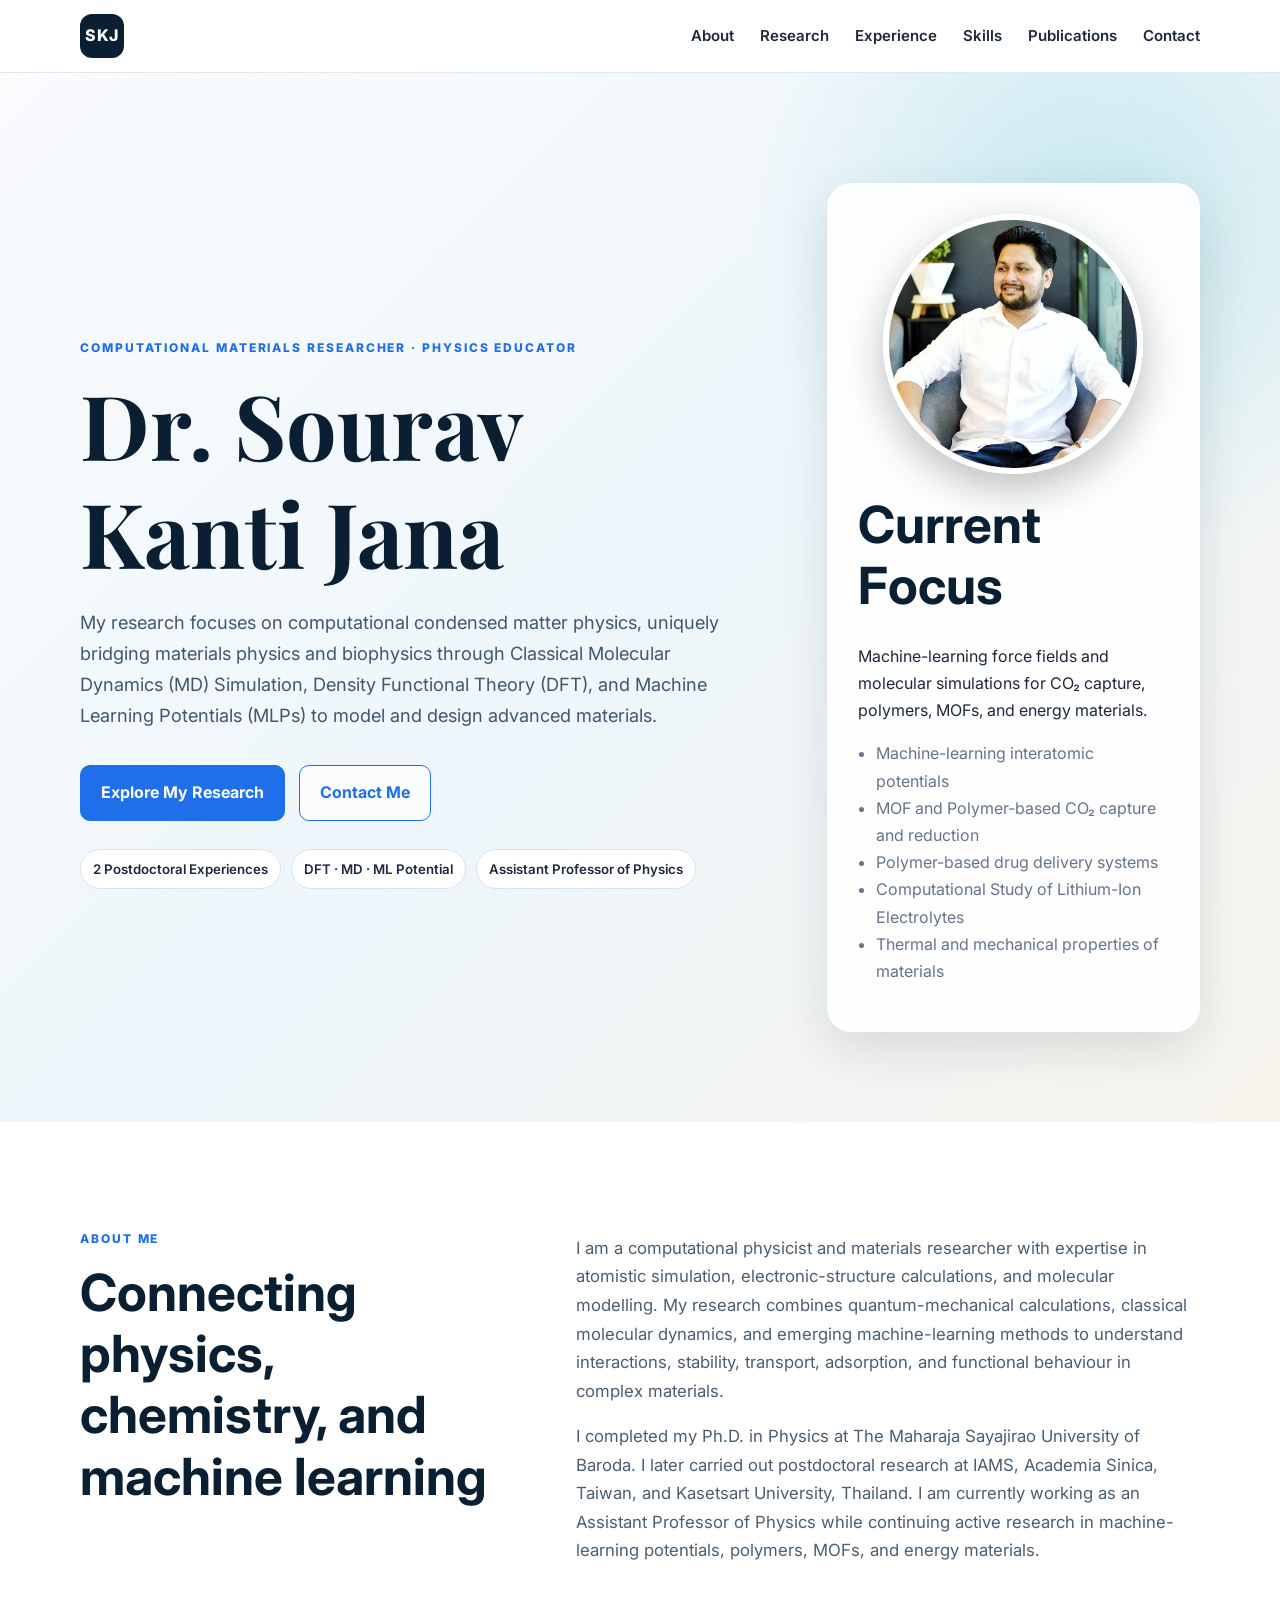
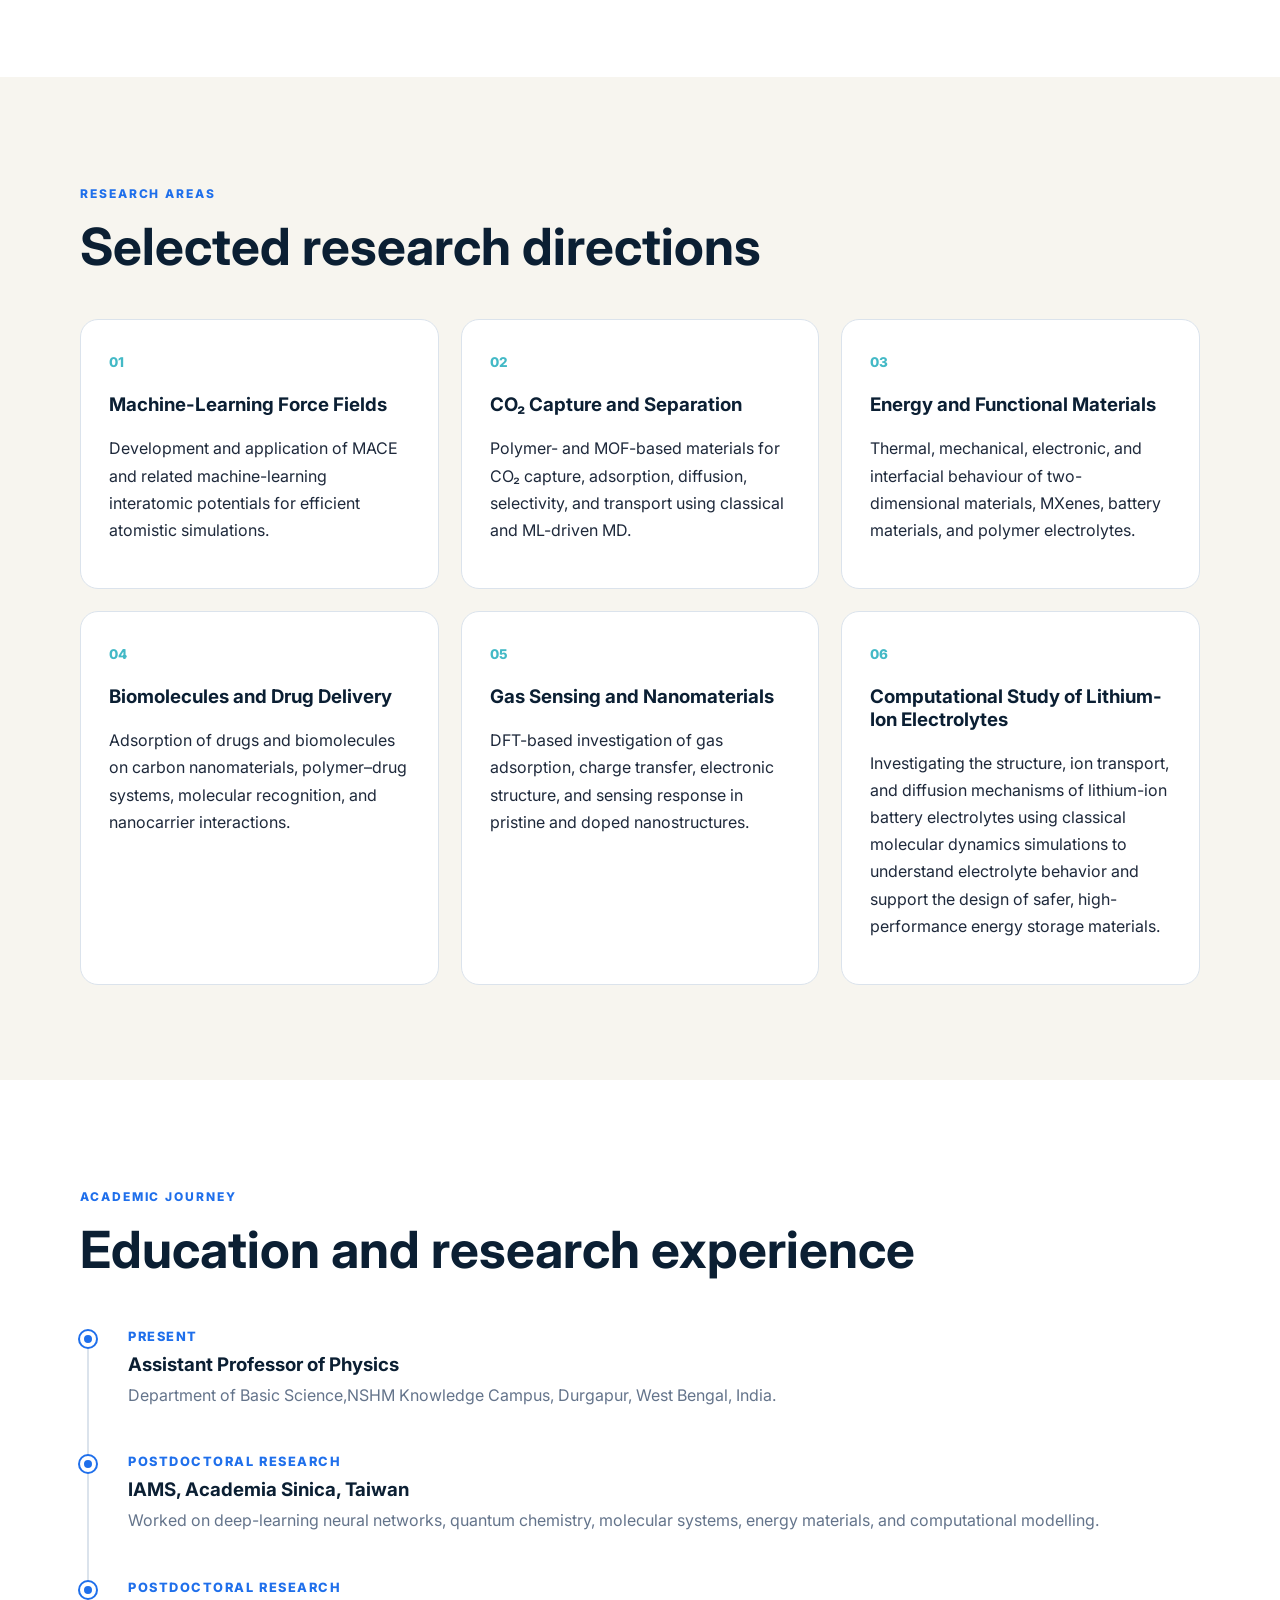
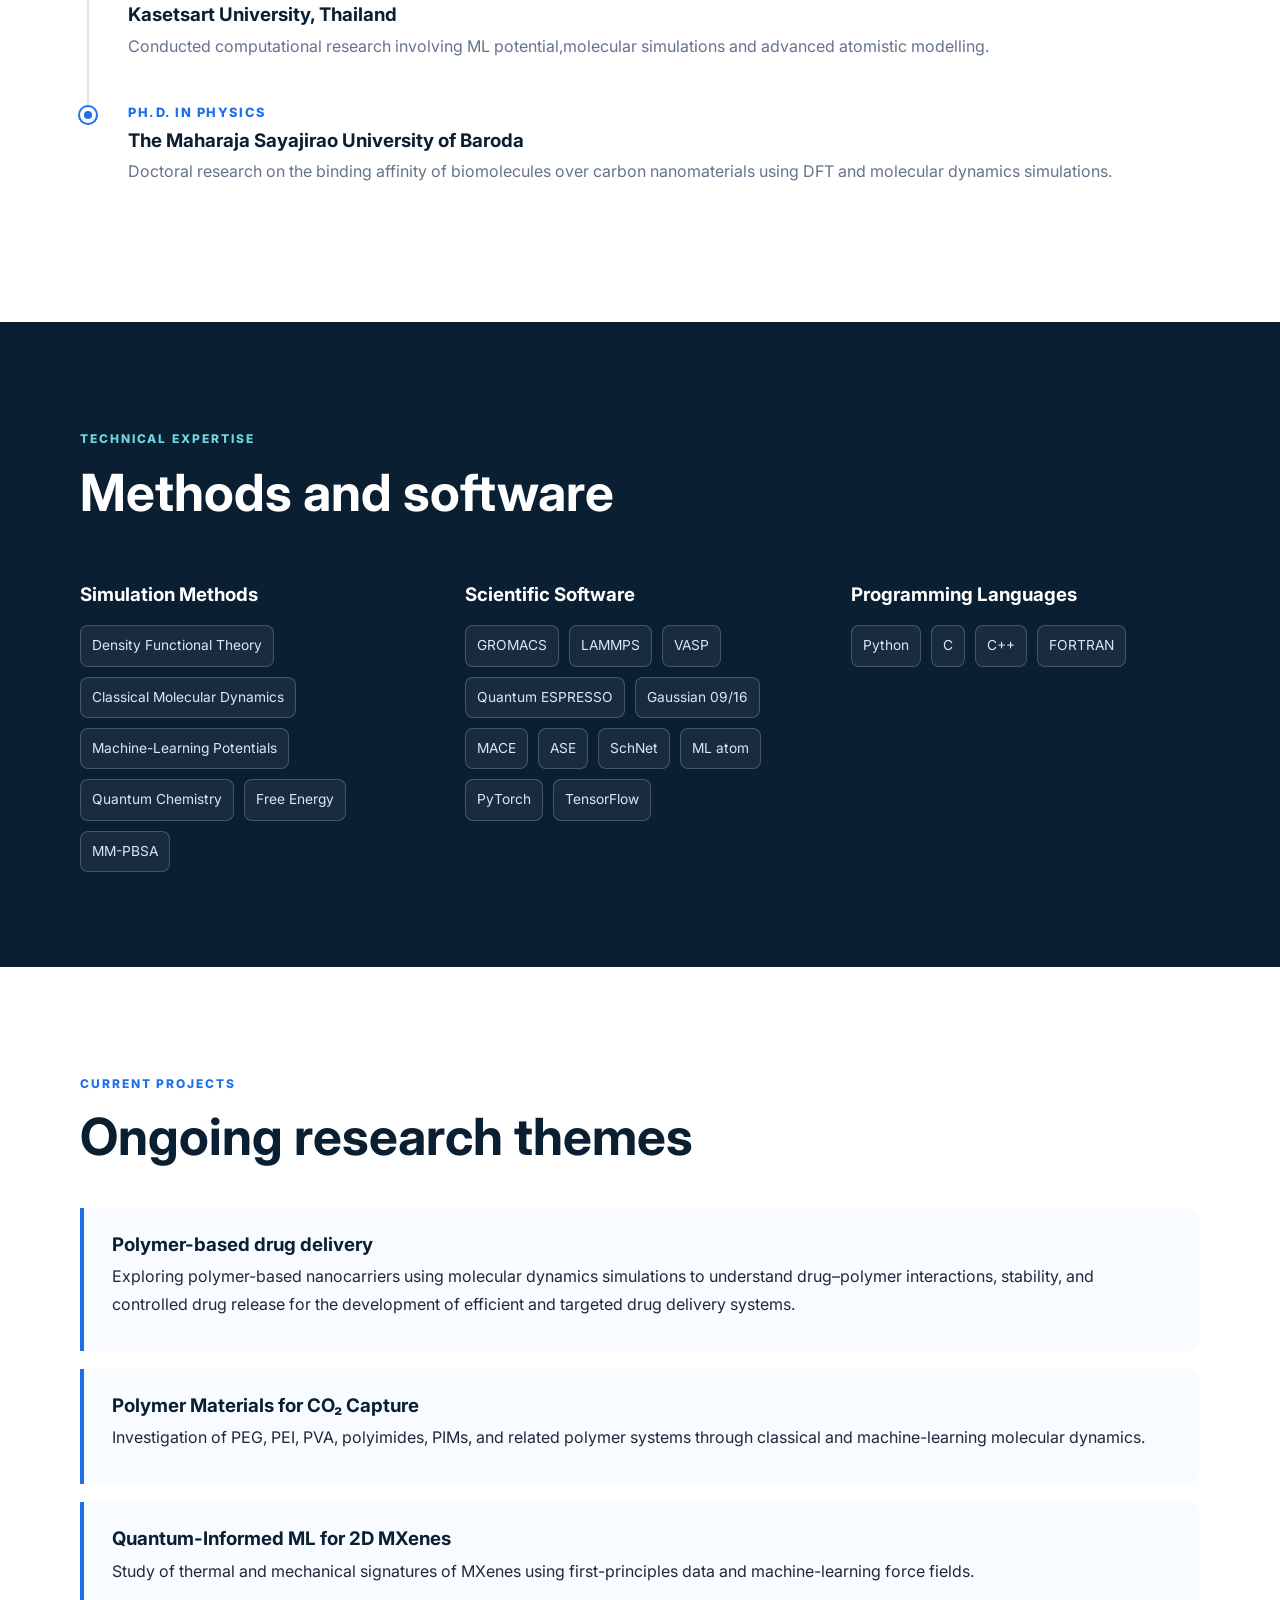
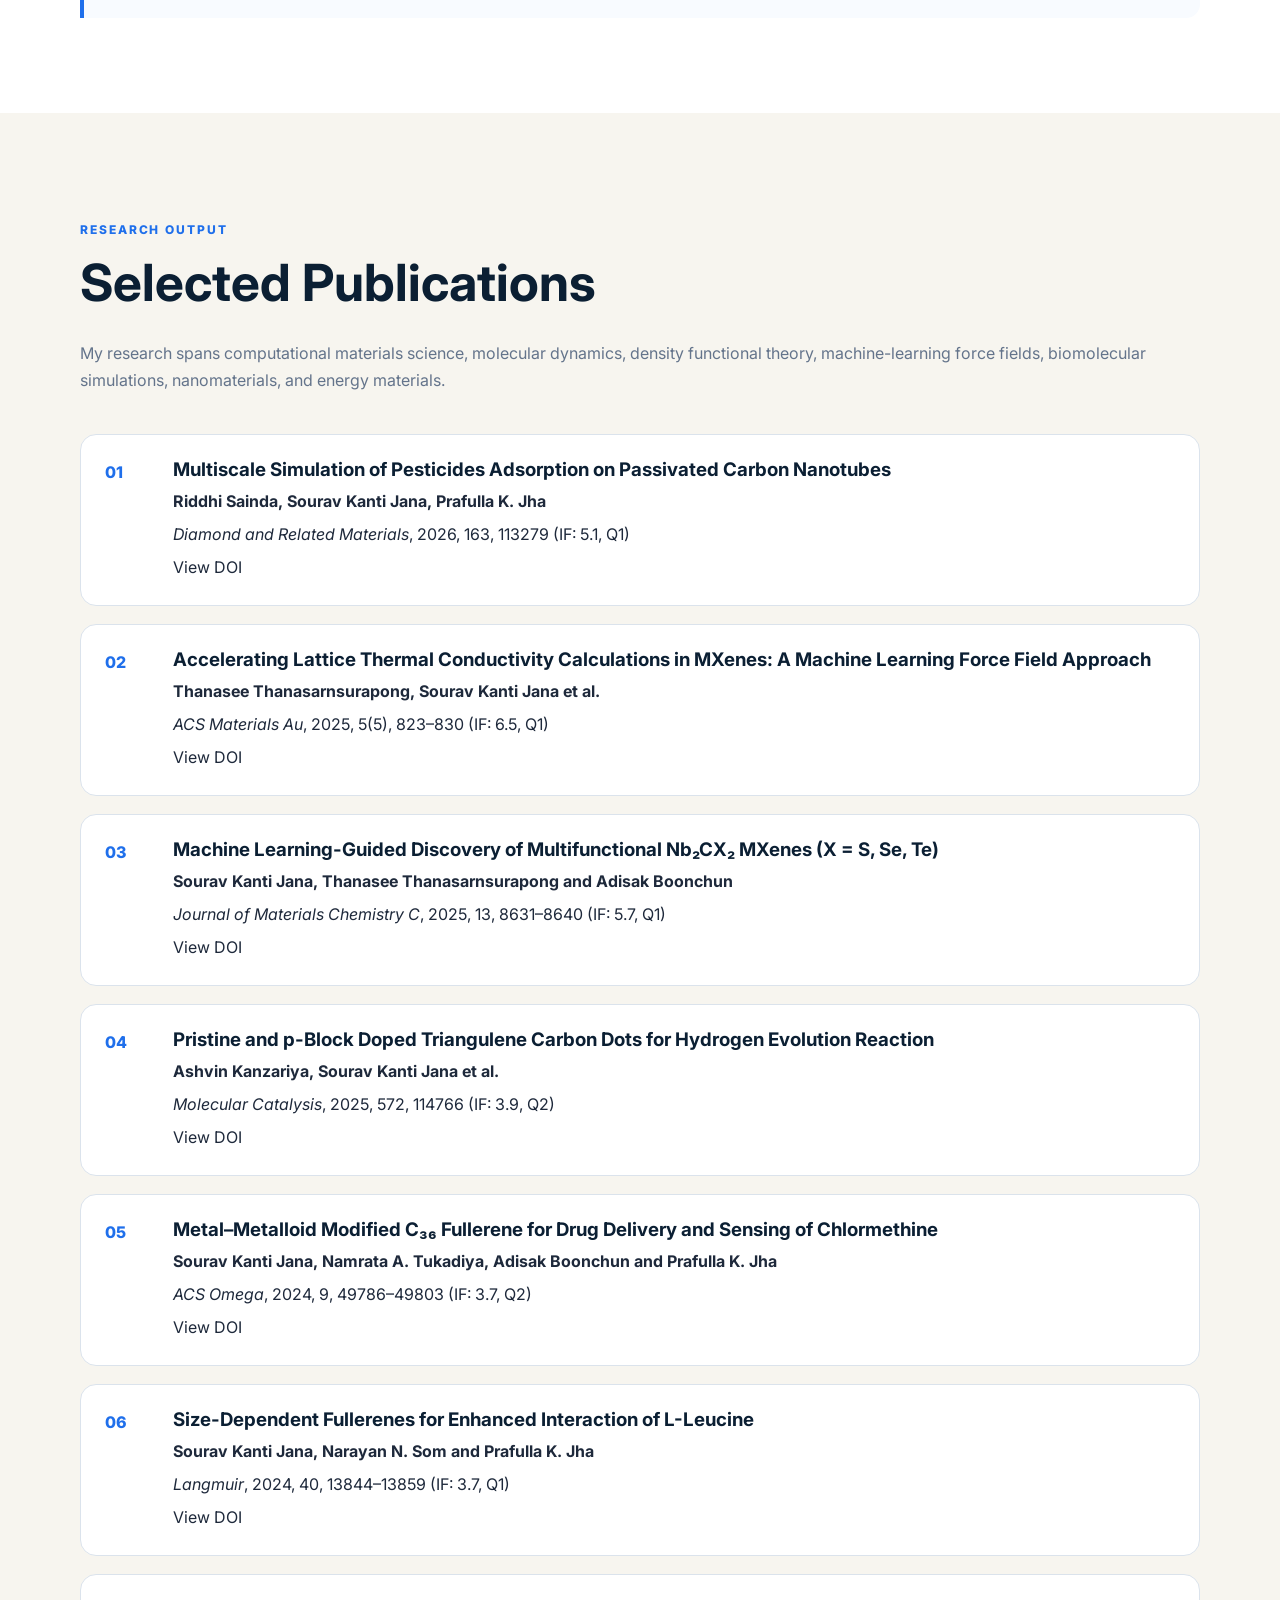
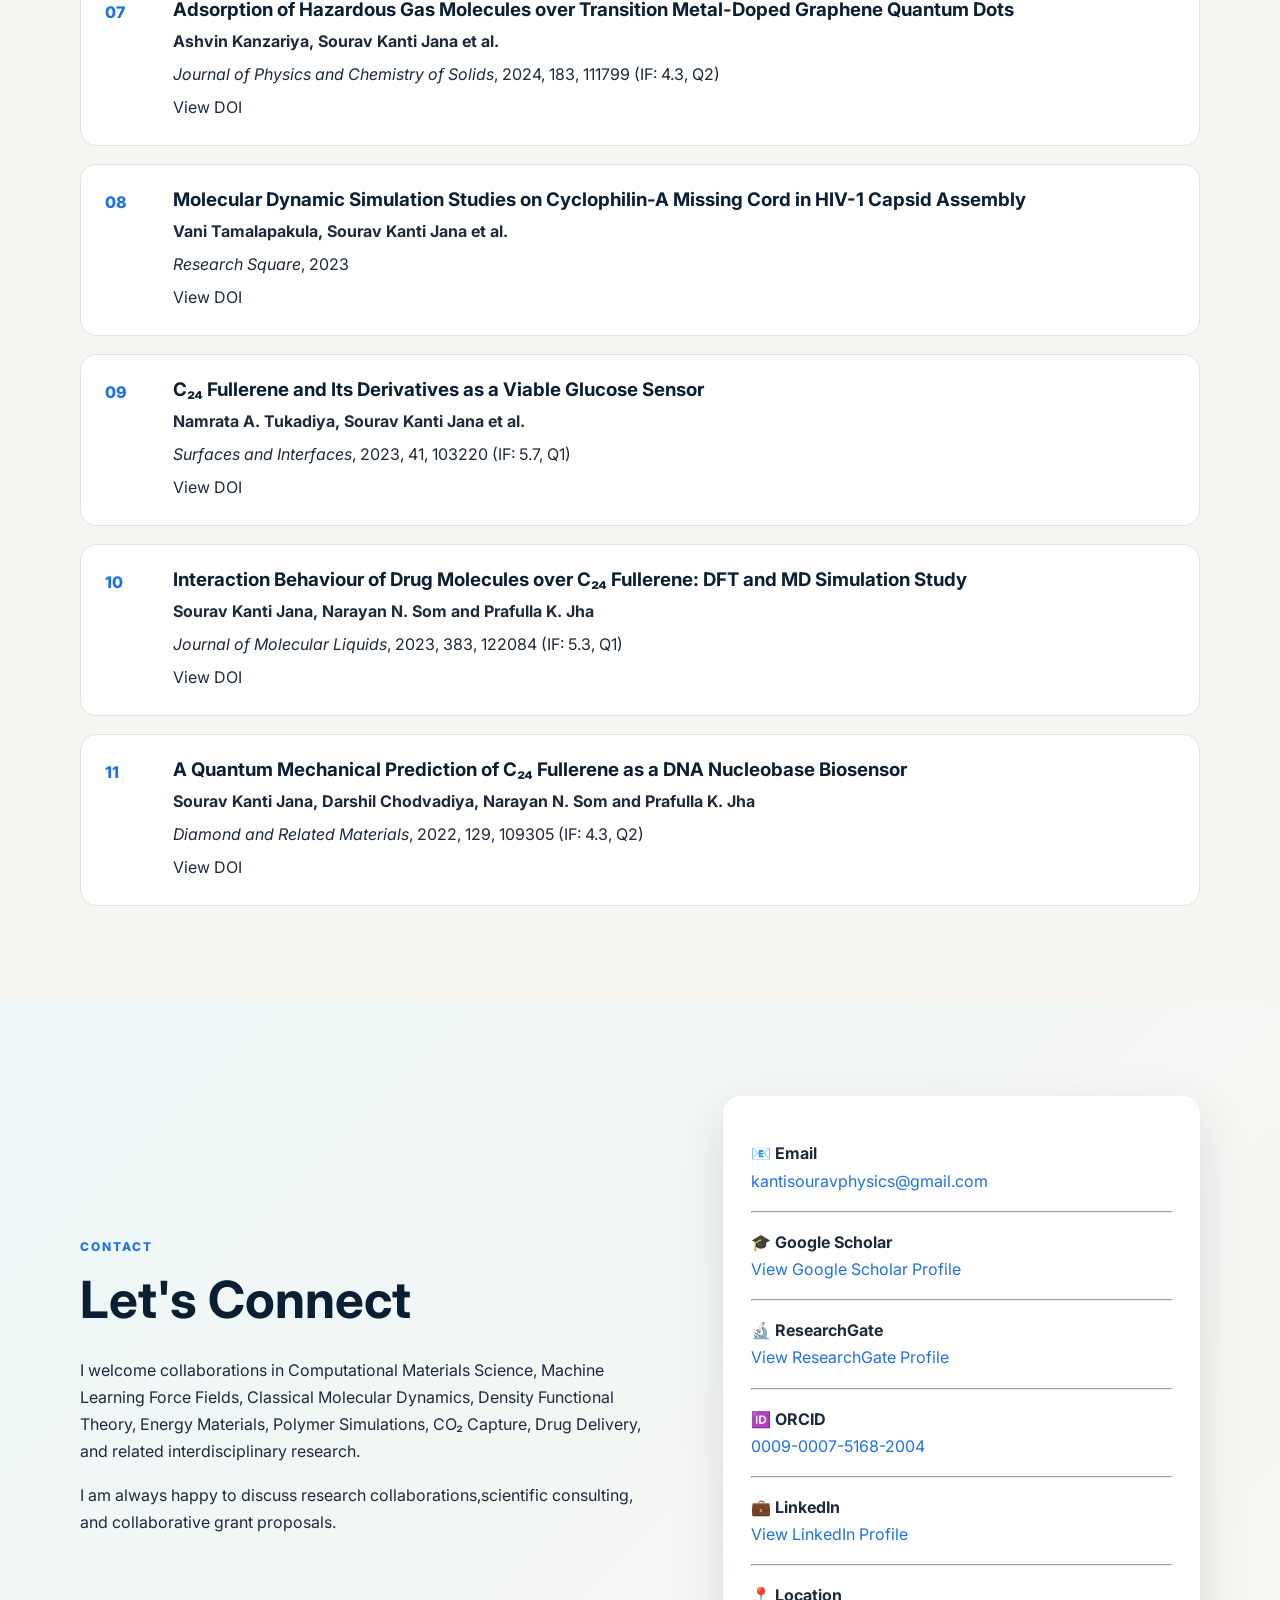
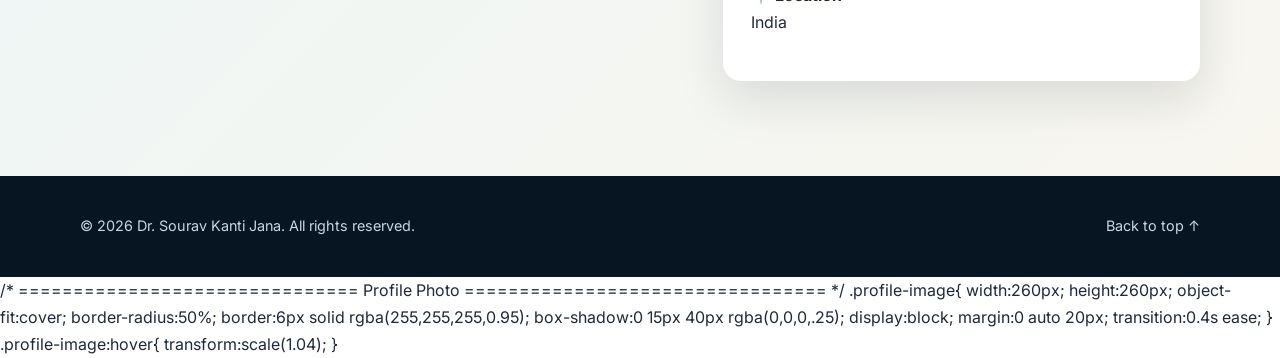
==== index.html @ 73acd06a "Publish personal academic website" ====
<!DOCTYPE html>
<html lang="en">
<head>
  <meta charset="UTF-8" />
  <meta name="viewport" content="width=device-width, initial-scale=1.0" />
  <meta name="description" content="Academic portfolio of Dr. Sourav Kanti Jana, computational materials scientist specializing in molecular dynamics, density functional theory, and machine-learning interatomic potentials." />
  <title>Dr. Sourav Kanti Jana | Computational Materials Science</title>
  <link rel="preconnect" href="https://fonts.googleapis.com">
  <link rel="preconnect" href="https://fonts.gstatic.com" crossorigin>
  <link href="https://fonts.googleapis.com/css2?family=Inter:wght@400;500;600;700;800&family=Playfair+Display:wght@700&display=swap" rel="stylesheet">
  <link rel="stylesheet" href="style.css" />
</head>
<body>
  <header class="site-header">
    <div class="container nav-wrap">
      <a class="brand" href="#home">SKJ</a>
      <button class="menu-toggle" aria-label="Toggle navigation">☰</button>
      <nav class="nav-links">
        <a href="#about">About</a>
        <a href="#research">Research</a>
        <a href="#experience">Experience</a>
        <a href="#skills">Skills</a>
        <a href="#publications">Publications</a>
        <a href="#contact">Contact</a>
      </nav>
    </div>
  </header>

  <main>
    <section id="home" class="hero">
      <div class="container hero-grid">
        <div>
          <p class="eyebrow">Computational Materials researcher · Physics Educator</p>
          <h1>Dr. Sourav Kanti Jana</h1>
          <p class="hero-text">
            My research focuses on
computational condensed matter physics, uniquely bridging materials physics and
biophysics through Classical Molecular Dynamics (MD) Simulation, Density Functional
Theory (DFT), and Machine Learning Potentials (MLPs) to model and design advanced
materials.
          </p>
         <div class="hero-actions">
    <a class="btn primary" href="#research">Explore My Research</a>

    <a class="btn secondary" href="#contact">
        Contact Me
    </a>
</div>
          <div class="quick-facts">
            <span>2 Postdoctoral Experiences</span>
            <span>DFT · MD · ML Potential</span>
            <span>Assistant Professor of Physics</span>
          </div>
        </div>

        <aside class="profile-card">
          <img src="assets/images/profile.jpg"
     alt="Dr. Sourav Kanti Jana"
     class="profile-image">
          <h2>Current Focus</h2>
          <p>Machine-learning force fields and molecular simulations for CO₂ capture, polymers, MOFs, and energy materials.</p>
          <ul>
            <li>Machine-learning interatomic potentials</li>
            <li>MOF and Polymer-based CO₂ capture and reduction</li>
            <li>Polymer-based drug delivery systems</li>
            <li>Computational Study of Lithium-Ion Electrolytes</li>
            <li>Thermal and mechanical properties of materials</li>
          </ul>
        </aside>
      </div>
    </section>

    <section id="about" class="section">
      <div class="container two-column">
        <div>
          <p class="section-label">About Me</p>
          <h2>Connecting physics, chemistry, and machine learning</h2>
        </div>
        <div class="prose">
          <p>
            I am a computational physicist and materials researcher with expertise in atomistic
            simulation, electronic-structure calculations, and molecular modelling. My research
            combines quantum-mechanical calculations, classical molecular dynamics, and emerging
            machine-learning methods to understand interactions, stability, transport, adsorption,
            and functional behaviour in complex materials.
          </p>
          <p>
            I completed my Ph.D. in Physics at The Maharaja Sayajirao University of Baroda. I later
            carried out postdoctoral research at IAMS, Academia Sinica, Taiwan, and Kasetsart
            University, Thailand. I am currently working as an Assistant Professor of Physics while
            continuing active research in machine-learning potentials, polymers, MOFs, and energy materials.
          </p>
        </div>
      </div>
    </section>

    <section id="research" class="section alt-bg">
      <div class="container">
        <p class="section-label">Research Areas</p>
        <h2>Selected research directions</h2>
        <div class="card-grid">
          <article class="research-card">
            <span class="card-number">01</span>
            <h3>Machine-Learning Force Fields</h3>
            <p>Development and application of MACE and related machine-learning interatomic potentials for efficient atomistic simulations.</p>
          </article>
          <article class="research-card">
            <span class="card-number">02</span>
            <h3>CO₂ Capture and Separation</h3>
            <p>Polymer- and MOF-based materials for CO₂ capture, adsorption, diffusion, selectivity, and transport using classical and ML-driven MD.</p>
          </article>
          <article class="research-card">
            <span class="card-number">03</span>
            <h3>Energy and Functional Materials</h3>
            <p>Thermal, mechanical, electronic, and interfacial behaviour of two-dimensional materials, MXenes, battery materials, and polymer electrolytes.</p>
          </article>
          <article class="research-card">
            <span class="card-number">04</span>
            <h3>Biomolecules and Drug Delivery</h3>
            <p>Adsorption of drugs and biomolecules on carbon nanomaterials, polymer–drug systems, molecular recognition, and nanocarrier interactions.</p>
          </article>
          <article class="research-card">
            <span class="card-number">05</span>
            <h3>Gas Sensing and Nanomaterials</h3>
            <p>DFT-based investigation of gas adsorption, charge transfer, electronic structure, and sensing response in pristine and doped nanostructures.</p>
          </article>
          <article class="research-card">
            <span class="card-number">06</span>
            <h3>Computational Study of Lithium-Ion Electrolytes</h3>
            <p>Investigating the structure, ion transport, and diffusion mechanisms of lithium-ion battery electrolytes using classical molecular dynamics simulations to understand electrolyte behavior and support the design of safer, high-performance energy storage materials.</p>
          </article>
        </div>
      </div>
    </section>

    <section id="experience" class="section">
      <div class="container">
        <p class="section-label">Academic Journey</p>
        <h2>Education and research experience</h2>
        <div class="timeline">
          <div class="timeline-item">
            <div class="timeline-marker"></div>
            <div>
              <p class="timeline-meta">Present</p>
              <h3>Assistant Professor of Physics</h3>
              <p>Department of Basic Science,NSHM Knowledge Campus, Durgapur, West Bengal, India.</p>
            </div>
          </div>
          <div class="timeline-item">
            <div class="timeline-marker"></div>
            <div>
              <p class="timeline-meta">Postdoctoral Research</p>
              <h3>IAMS, Academia Sinica, Taiwan</h3>
              <p>Worked on deep-learning neural networks, quantum chemistry, molecular systems, energy materials, and computational modelling.</p>
            </div>
          </div>
          <div class="timeline-item">
            <div class="timeline-marker"></div>
            <div>
              <p class="timeline-meta">Postdoctoral Research</p>
              <h3>Kasetsart University, Thailand</h3>
              <p>Conducted computational research involving ML potential,molecular simulations and advanced atomistic modelling.</p>
            </div>
          </div>
          <div class="timeline-item">
            <div class="timeline-marker"></div>
            <div>
              <p class="timeline-meta">Ph.D. in Physics</p>
              <h3>The Maharaja Sayajirao University of Baroda</h3>
              <p>Doctoral research on the binding affinity of biomolecules over carbon nanomaterials using DFT and molecular dynamics simulations.</p>
            </div>
          </div>
        </div>
      </div>
    </section>

    <section id="skills" class="section dark-section">
      <div class="container">
        <p class="section-label light">Technical Expertise</p>
        <h2>Methods and software</h2>
        <div class="skills-grid">
          <div>
            <h3>Simulation Methods</h3>
            <div class="tag-list">
              <span>Density Functional Theory</span><span>Classical Molecular Dynamics</span><span>Machine-Learning Potentials</span><span>Quantum Chemistry</span><span>Free Energy</span><span>MM-PBSA</span>
            </div>
          </div>
          <div>
            <h3>Scientific Software</h3>
            <div class="tag-list">
              <span>GROMACS</span><span>LAMMPS</span><span>VASP</span><span>Quantum ESPRESSO</span><span>Gaussian 09/16</span><span>MACE</span><span>ASE</span><span>SchNet</span><span>ML atom</span><span>PyTorch</span><span>TensorFlow</span>
            </div>
          </div>
          <div>
            <h3>Programming
Languages</h3>
            <div class="tag-list">
              <span>Python</span><span>C</span><span>C++</span><span>FORTRAN</span>
            </div>
          </div>
        </div>
      </div>
    </section>

    <section id="projects" class="section">
      <div class="container">
        <p class="section-label">Current Projects</p>
        <h2>Ongoing research themes</h2>
        <div class="project-list">
          <article>
            <h3>Polymer-based drug delivery</h3>
            <p>Exploring polymer-based nanocarriers using molecular dynamics simulations to understand drug–polymer interactions, stability, and controlled drug release for the development of efficient and targeted drug delivery systems.</p>
          </article>
          <article>
            <h3>Polymer Materials for CO₂ Capture</h3>
            <p>Investigation of PEG, PEI, PVA, polyimides, PIMs, and related polymer systems through classical and machine-learning molecular dynamics.</p>
          </article>
          <article>
            <h3>Quantum-Informed ML for 2D MXenes</h3>
            <p>Study of thermal and mechanical signatures of  MXenes using first-principles data and machine-learning force fields.</p>
          </article>
        </div>
      </div>
    </section>

    <section id="publications" class="section alt-bg">
  <div class="container">
    <p class="section-label">Research Output</p>
    <h2>Selected Publications</h2>

    <p class="intro-note">
      My research spans computational materials science, molecular dynamics,
      density functional theory, machine-learning force fields, biomolecular
      simulations, nanomaterials, and energy materials.
    </p>

    <div class="publication-list">

      <article>
        <span>01</span>
        <div>
          <h3>Multiscale Simulation of Pesticides Adsorption on Passivated Carbon Nanotubes</h3>
          <p><strong>Riddhi Sainda, Sourav Kanti Jana, Prafulla K. Jha</strong></p>
          <p><em>Diamond and Related Materials</em>, 2026, 163, 113279 (IF: 5.1, Q1)</p>
          <a href="https://doi.org/10.1016/j.diamond.2025.113279" target="_blank">View DOI</a>
        </div>
      </article>

      <article>
        <span>02</span>
        <div>
          <h3>Accelerating Lattice Thermal Conductivity Calculations in MXenes: A Machine Learning Force Field Approach</h3>
          <p><strong>Thanasee Thanasarnsurapong, Sourav Kanti Jana et al.</strong></p>
          <p><em>ACS Materials Au</em>, 2025, 5(5), 823–830 (IF: 6.5, Q1)</p>
          <a href="https://doi.org/10.1021/acsmaterialsau.5c00043" target="_blank">View DOI</a>
        </div>
      </article>

      <article>
        <span>03</span>
        <div>
          <h3>Machine Learning-Guided Discovery of Multifunctional Nb₂CX₂ MXenes (X = S, Se, Te)</h3>
          <p><strong>Sourav Kanti Jana, Thanasee Thanasarnsurapong and Adisak Boonchun</strong></p>
          <p><em>Journal of Materials Chemistry C</em>, 2025, 13, 8631–8640 (IF: 5.7, Q1)</p>
          <a href="https://doi.org/10.1039/D4TC05430J" target="_blank">View DOI</a>
        </div>
      </article>

      <article>
        <span>04</span>
        <div>
          <h3>Pristine and p-Block Doped Triangulene Carbon Dots for Hydrogen Evolution Reaction</h3>
          <p><strong>Ashvin Kanzariya, Sourav Kanti Jana et al.</strong></p>
          <p><em>Molecular Catalysis</em>, 2025, 572, 114766 (IF: 3.9, Q2)</p>
          <a href="https://doi.org/10.1016/j.mcat.2024.114766" target="_blank">View DOI</a>
        </div>
      </article>

      <article>
        <span>05</span>
        <div>
          <h3>Metal–Metalloid Modified C₃₆ Fullerene for Drug Delivery and Sensing of Chlormethine</h3>
          <p><strong>Sourav Kanti Jana, Namrata A. Tukadiya, Adisak Boonchun and Prafulla K. Jha</strong></p>
          <p><em>ACS Omega</em>, 2024, 9, 49786–49803 (IF: 3.7, Q2)</p>
          <a href="https://doi.org/10.1021/acsomega.4c08490" target="_blank">View DOI</a>
        </div>
      </article>

      <article>
        <span>06</span>
        <div>
          <h3>Size-Dependent Fullerenes for Enhanced Interaction of L-Leucine</h3>
          <p><strong>Sourav Kanti Jana, Narayan N. Som and Prafulla K. Jha</strong></p>
          <p><em>Langmuir</em>, 2024, 40, 13844–13859 (IF: 3.7, Q1)</p>
          <a href="https://doi.org/10.1021/acs.langmuir.4c00806" target="_blank">View DOI</a>
        </div>
      </article>

      <article>
        <span>07</span>
        <div>
          <h3>Adsorption of Hazardous Gas Molecules over Transition Metal-Doped Graphene Quantum Dots</h3>
          <p><strong>Ashvin Kanzariya, Sourav Kanti Jana et al.</strong></p>
          <p><em>Journal of Physics and Chemistry of Solids</em>, 2024, 183, 111799 (IF: 4.3, Q2)</p>
          <a href="https://doi.org/10.1016/j.jpcs.2023.111799" target="_blank">View DOI</a>
        </div>
      </article>

      <article>
        <span>08</span>
        <div>
          <h3>Molecular Dynamic Simulation Studies on Cyclophilin-A Missing Cord in HIV-1 Capsid Assembly</h3>
          <p><strong>Vani Tamalapakula, Sourav Kanti Jana et al.</strong></p>
          <p><em>Research Square</em>, 2023</p>
          <a href="https://doi.org/10.21203/rs.3.rs-2765729/v1" target="_blank">View DOI</a>
        </div>
      </article>

      <article>
        <span>09</span>
        <div>
          <h3>C₂₄ Fullerene and Its Derivatives as a Viable Glucose Sensor</h3>
          <p><strong>Namrata A. Tukadiya, Sourav Kanti Jana et al.</strong></p>
          <p><em>Surfaces and Interfaces</em>, 2023, 41, 103220 (IF: 5.7, Q1)</p>
          <a href="https://doi.org/10.1016/j.surfin.2023.103220" target="_blank">View DOI</a>
        </div>
      </article>

      <article>
        <span>10</span>
        <div>
          <h3>Interaction Behaviour of Drug Molecules over C₂₄ Fullerene: DFT and MD Simulation Study</h3>
          <p><strong>Sourav Kanti Jana, Narayan N. Som and Prafulla K. Jha</strong></p>
          <p><em>Journal of Molecular Liquids</em>, 2023, 383, 122084 (IF: 5.3, Q1)</p>
          <a href="https://doi.org/10.1016/j.molliq.2023.122084" target="_blank">View DOI</a>
        </div>
      </article>

      <article>
        <span>11</span>
        <div>
          <h3>A Quantum Mechanical Prediction of C₂₄ Fullerene as a DNA Nucleobase Biosensor</h3>
          <p><strong>Sourav Kanti Jana, Darshil Chodvadiya, Narayan N. Som and Prafulla K. Jha</strong></p>
          <p><em>Diamond and Related Materials</em>, 2022, 129, 109305 (IF: 4.3, Q2)</p>
          <a href="https://doi.org/10.1016/j.diamond.2022.109305" target="_blank">View DOI</a>
        </div>
      </article>

    </div>
  </div>
</section>

    <section id="contact" class="section contact-section">
  <div class="container contact-grid">

    <div>
      <p class="section-label">Contact</p>

      <h2>Let's Connect</h2>

      <p>
        I welcome collaborations in Computational Materials Science,
        Machine Learning Force Fields, Classical Molecular Dynamics,
        Density Functional Theory, Energy Materials, Polymer Simulations,
        CO₂ Capture, Drug Delivery, and related interdisciplinary research.
      </p>

      <p>
        I am always happy to discuss research collaborations,scientific consulting, and collaborative grant proposals.
      </p>
    </div>

    <div class="contact-card">

      <p>
        📧 <strong>Email</strong><br>
        <a href="mailto:kantisouravphysics@gmail.com">
          kantisouravphysics@gmail.com
        </a>
      </p>

      <hr>

      <p>
        🎓 <strong>Google Scholar</strong><br>
        <a href="https://scholar.google.com/citations?user=EhmYvaQAAAAJ&hl=en"
           target="_blank">
          View Google Scholar Profile
        </a>
      </p>

      <hr>

      <p>
        🔬 <strong>ResearchGate</strong><br>
        <a href="https://www.researchgate.net/profile/Sourav-Jana-5"
           target="_blank">
          View ResearchGate Profile
        </a>
      </p>

      <hr>

      <p>
        🆔 <strong>ORCID</strong><br>
        <a href="https://orcid.org/0009-0007-5168-2004"
           target="_blank">
          0009-0007-5168-2004
        </a>
      </p>

      <hr>

      <p>
        💼 <strong>LinkedIn</strong><br>
        <a href="https://www.linkedin.com/in/dr-sourav-jana-aa7b23217"
           target="_blank">
          View LinkedIn Profile
        </a>
      </p>

      <hr>

      <p>
        📍 <strong>Location</strong><br>
        India
      </p>

    </div>

  </div>
</section>
  </main>

  <footer>
    <div class="container footer-wrap">
      <p>© <span id="year"></span> Dr. Sourav Kanti Jana. All rights reserved.</p>
      <a href="#home">Back to top ↑</a>
    </div>
  </footer>

  <script src="script.js"></script>
</body>
</html>
/* ===============================
   Profile Photo
================================= */

.profile-image{
    width:260px;
    height:260px;
    object-fit:cover;
    border-radius:50%;
    border:6px solid rgba(255,255,255,0.95);
    box-shadow:0 15px 40px rgba(0,0,0,.25);
    display:block;
    margin:0 auto 20px;
    transition:0.4s ease;
}

.profile-image:hover{
    transform:scale(1.04);
}
---- style.css ----
:root {
  --navy: #0b1f33;
  --blue: #1f6feb;
  --cyan: #43b9c6;
  --cream: #f7f5ef;
  --white: #ffffff;
  --text: #1e293b;
  --muted: #64748b;
  --border: #dbe3ec;
  --shadow: 0 18px 50px rgba(15, 23, 42, 0.12);
}

* { box-sizing: border-box; }
html { scroll-behavior: smooth; }
body {
  margin: 0;
  font-family: "Inter", sans-serif;
  color: var(--text);
  background: var(--white);
  line-height: 1.7;
}

a { color: inherit; text-decoration: none; }
.container { width: min(1120px, 92%); margin: 0 auto; }

.site-header {
  position: sticky;
  top: 0;
  z-index: 20;
  background: rgba(255,255,255,0.93);
  backdrop-filter: blur(12px);
  border-bottom: 1px solid rgba(219,227,236,0.8);
}
.nav-wrap { display: flex; align-items: center; justify-content: space-between; min-height: 72px; }
.brand {
  display: grid; place-items: center;
  width: 44px; height: 44px;
  border-radius: 12px;
  background: var(--navy); color: white;
  font-weight: 800; letter-spacing: .5px;
}
.nav-links { display: flex; gap: 26px; font-size: .94rem; font-weight: 600; }
.nav-links a:hover { color: var(--blue); }
.menu-toggle { display: none; border: 0; background: none; font-size: 1.5rem; }

.hero {
  background:
    radial-gradient(circle at 85% 15%, rgba(67,185,198,.24), transparent 24%),
    linear-gradient(135deg, #f9fbfd 0%, #eef6fb 52%, #f8f5ee 100%);
  padding: 110px 0 90px;
}
.hero-grid { display: grid; grid-template-columns: 1.45fr .8fr; gap: 70px; align-items: center; }
.eyebrow, .section-label { text-transform: uppercase; letter-spacing: .16em; font-size: .75rem; font-weight: 800; color: var(--blue); }
h1, h2, h3 { line-height: 1.2; }
h1 { font-family: "Playfair Display", serif; font-size: clamp(3rem, 7vw, 5.6rem); margin: 12px 0 22px; color: var(--navy); }
h2 { font-size: clamp(2rem, 4vw, 3.2rem); margin: 8px 0 26px; color: var(--navy); }
h3 { color: var(--navy); }
.hero-text { max-width: 720px; font-size: 1.14rem; color: #42566c; }
.hero-actions { display: flex; gap: 14px; margin-top: 34px; flex-wrap: wrap; }
.btn { padding: 13px 20px; border-radius: 10px; font-weight: 700; border: 1px solid var(--blue); }
.btn.primary { background: var(--blue); color: white; }
.btn.secondary { color: var(--blue); background: rgba(255,255,255,.7); }
.quick-facts { display: flex; flex-wrap: wrap; gap: 10px; margin-top: 28px; }
.quick-facts span { background: white; border: 1px solid var(--border); padding: 8px 12px; border-radius: 999px; font-size: .83rem; font-weight: 600; }

.profile-card { background: rgba(255,255,255,.92); border: 1px solid white; box-shadow: var(--shadow); padding: 30px; border-radius: 24px; }
.profile-photo { width: 92px; height: 92px; border-radius: 22px; display: grid; place-items: center; background: linear-gradient(135deg, var(--navy), var(--blue)); color: white; font-size: 1.8rem; font-weight: 800; margin-bottom: 24px; }
.profile-card ul { padding-left: 18px; color: var(--muted); }

.section { padding: 95px 0; }
.alt-bg { background: var(--cream); }
.two-column { display: grid; grid-template-columns: .8fr 1.2fr; gap: 80px; }
.prose { font-size: 1.05rem; color: #4b5e71; }
.card-grid { display: grid; grid-template-columns: repeat(3, 1fr); gap: 22px; margin-top: 42px; }
.research-card { background: white; border: 1px solid var(--border); border-radius: 18px; padding: 28px; transition: transform .2s ease, box-shadow .2s ease; }
.research-card:hover { transform: translateY(-5px); box-shadow: var(--shadow); }
.card-number { color: var(--cyan); font-weight: 800; font-size: .84rem; }

.timeline { margin-top: 45px; }
.timeline-item { display: grid; grid-template-columns: 24px 1fr; gap: 24px; padding-bottom: 42px; position: relative; }
.timeline-item::before { content: ""; position: absolute; left: 7px; top: 18px; bottom: -5px; width: 2px; background: var(--border); }
.timeline-item:last-child::before { display: none; }
.timeline-marker { width: 16px; height: 16px; border: 4px solid white; background: var(--blue); border-radius: 50%; box-shadow: 0 0 0 2px var(--blue); margin-top: 5px; z-index: 1; }
.timeline-meta { color: var(--blue); font-weight: 800; font-size: .8rem; text-transform: uppercase; letter-spacing: .12em; margin: 0; }
.timeline-item h3 { margin: 6px 0; }
.timeline-item p:last-child { color: var(--muted); margin: 0; }

.dark-section { background: var(--navy); color: #dce7f1; }
.dark-section h2, .dark-section h3 { color: white; }
.section-label.light { color: #6ed7e2; }
.skills-grid { display: grid; grid-template-columns: repeat(3, 1fr); gap: 36px; margin-top: 42px; }
.tag-list { display: flex; flex-wrap: wrap; gap: 10px; }
.tag-list span { border: 1px solid rgba(255,255,255,.2); background: rgba(255,255,255,.06); padding: 8px 11px; border-radius: 8px; font-size: .86rem; }

.project-list, .publication-list { display: grid; gap: 18px; margin-top: 40px; }
.project-list article { padding: 26px 28px; border-left: 4px solid var(--blue); background: #f8fbff; border-radius: 0 14px 14px 0; }
.project-list h3, .project-list p { margin: 0 0 7px; }
.intro-note { color: var(--muted); }
.publication-list article { display: grid; grid-template-columns: 48px 1fr; gap: 20px; background: white; border: 1px solid var(--border); border-radius: 16px; padding: 24px; }
.publication-list article > span { color: var(--blue); font-weight: 800; }
.publication-list h3, .publication-list p { margin: 0 0 6px; }

.contact-section { background: linear-gradient(135deg, #edf7f8, #f8f6ef); }
.contact-grid { display: grid; grid-template-columns: 1.1fr .9fr; gap: 60px; align-items: center; }
.contact-card { background: white; border-radius: 18px; padding: 28px; box-shadow: var(--shadow); }
.contact-card a { color: var(--blue); }

footer { background: #071522; color: #cbd5e1; padding: 24px 0; }
.footer-wrap { display: flex; justify-content: space-between; gap: 20px; align-items: center; font-size: .9rem; }

@media (max-width: 900px) {
  .hero-grid, .two-column, .contact-grid { grid-template-columns: 1fr; gap: 40px; }
  .card-grid, .skills-grid { grid-template-columns: 1fr 1fr; }
  .nav-links { display: none; position: absolute; top: 72px; left: 0; right: 0; background: white; flex-direction: column; padding: 20px 4%; border-bottom: 1px solid var(--border); }
  .nav-links.open { display: flex; }
  .menu-toggle { display: block; }
}

@media (max-width: 620px) {
  .hero { padding-top: 78px; }
  .card-grid, .skills-grid { grid-template-columns: 1fr; }
  .section { padding: 72px 0; }
  .footer-wrap { flex-direction: column; align-items: flex-start; }
}
/* ===============================
   Profile Photo
================================= */

.profile-image{
    width:260px;
    height:260px;
    object-fit:cover;
    border-radius:50%;
    border:6px solid rgba(255,255,255,0.95);
    box-shadow:0 15px 40px rgba(0,0,0,.25);
    display:block;
    margin:0 auto 20px;
    transition:0.4s ease;
}

.profile-image:hover{
    transform:scale(1.04);
}
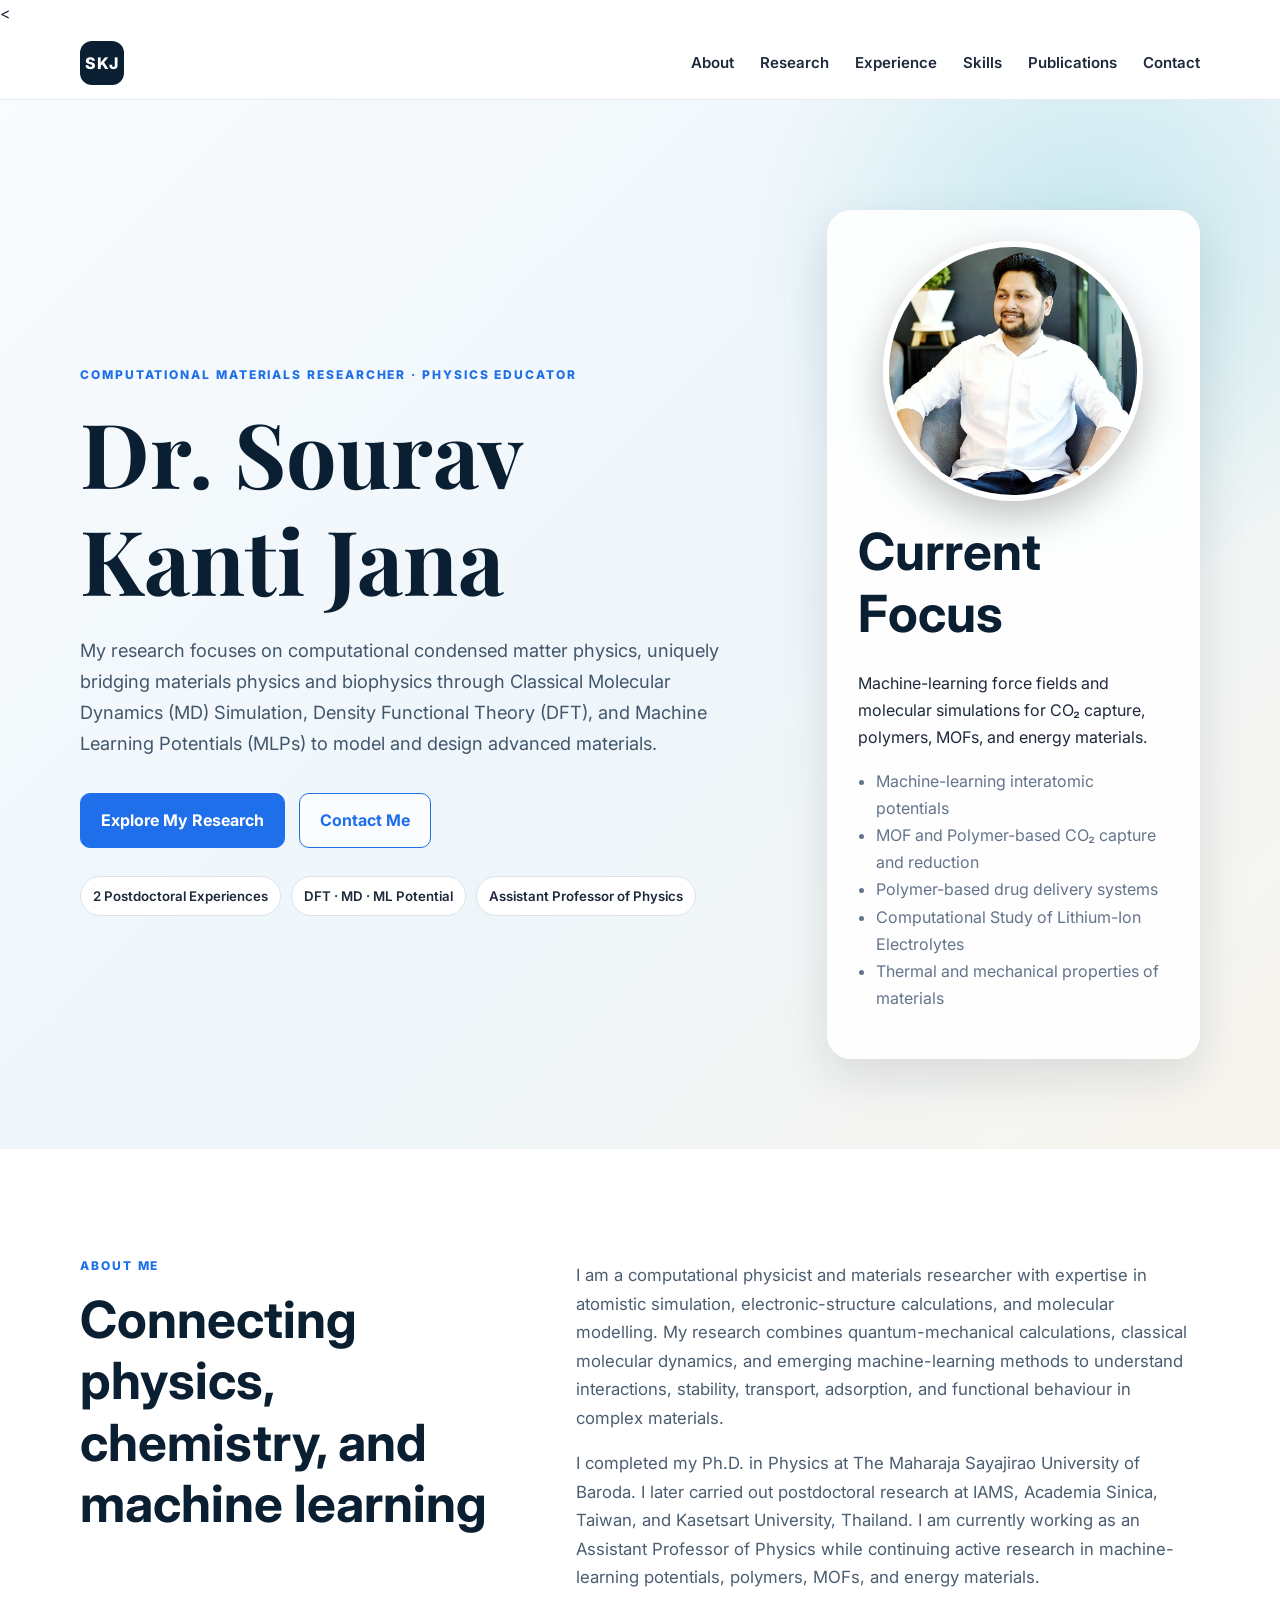
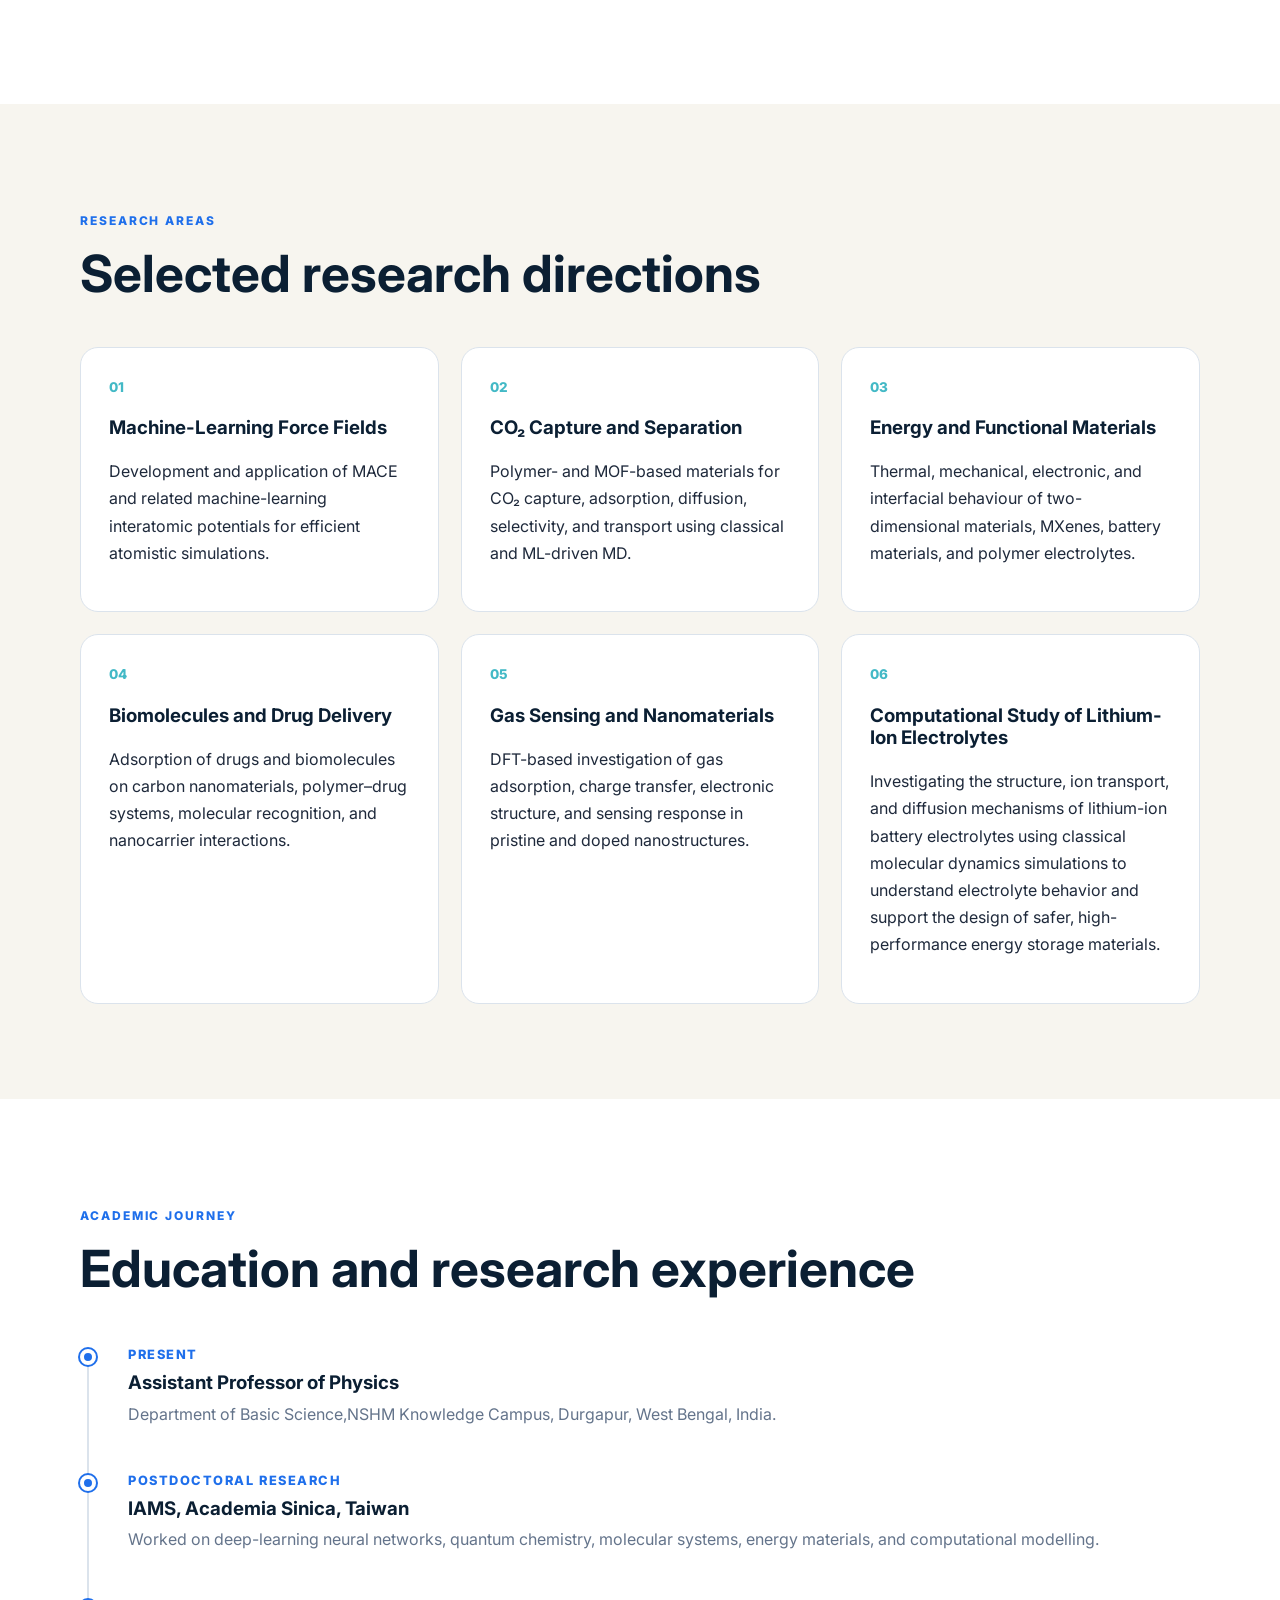
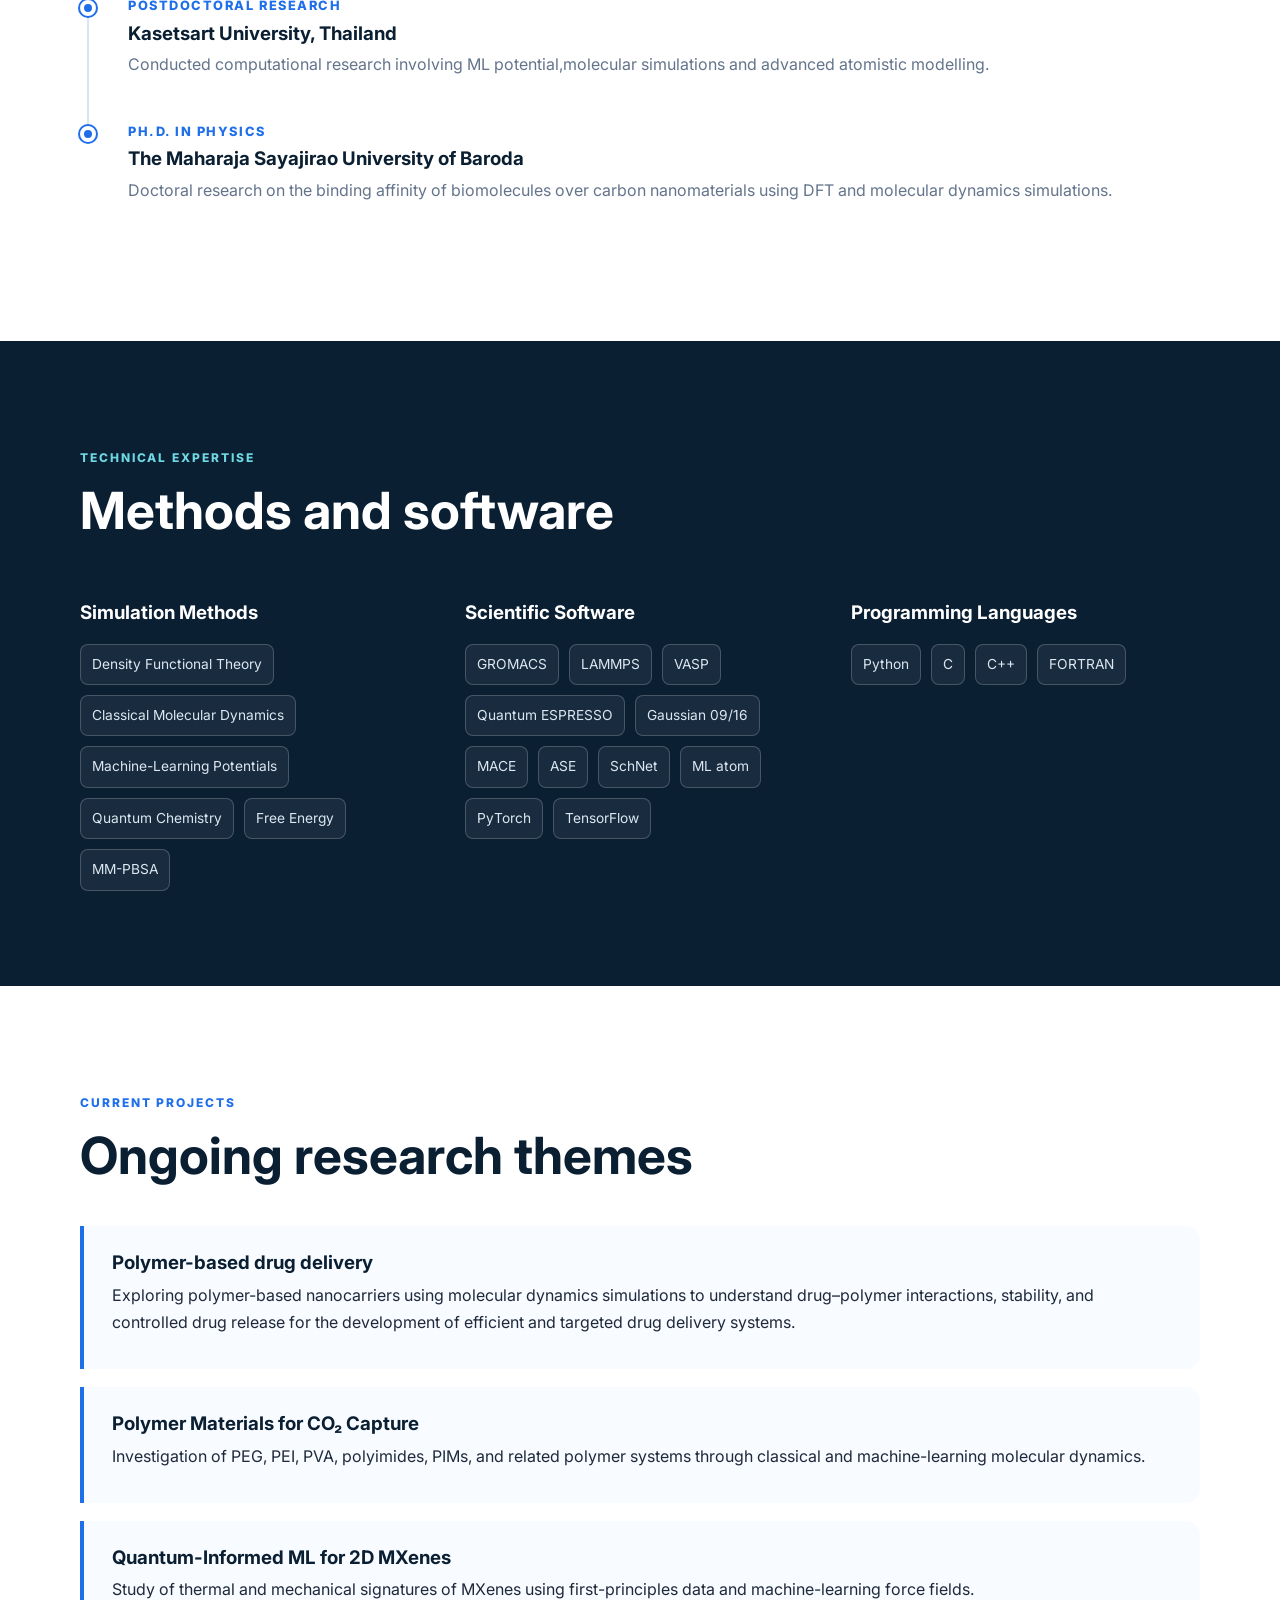
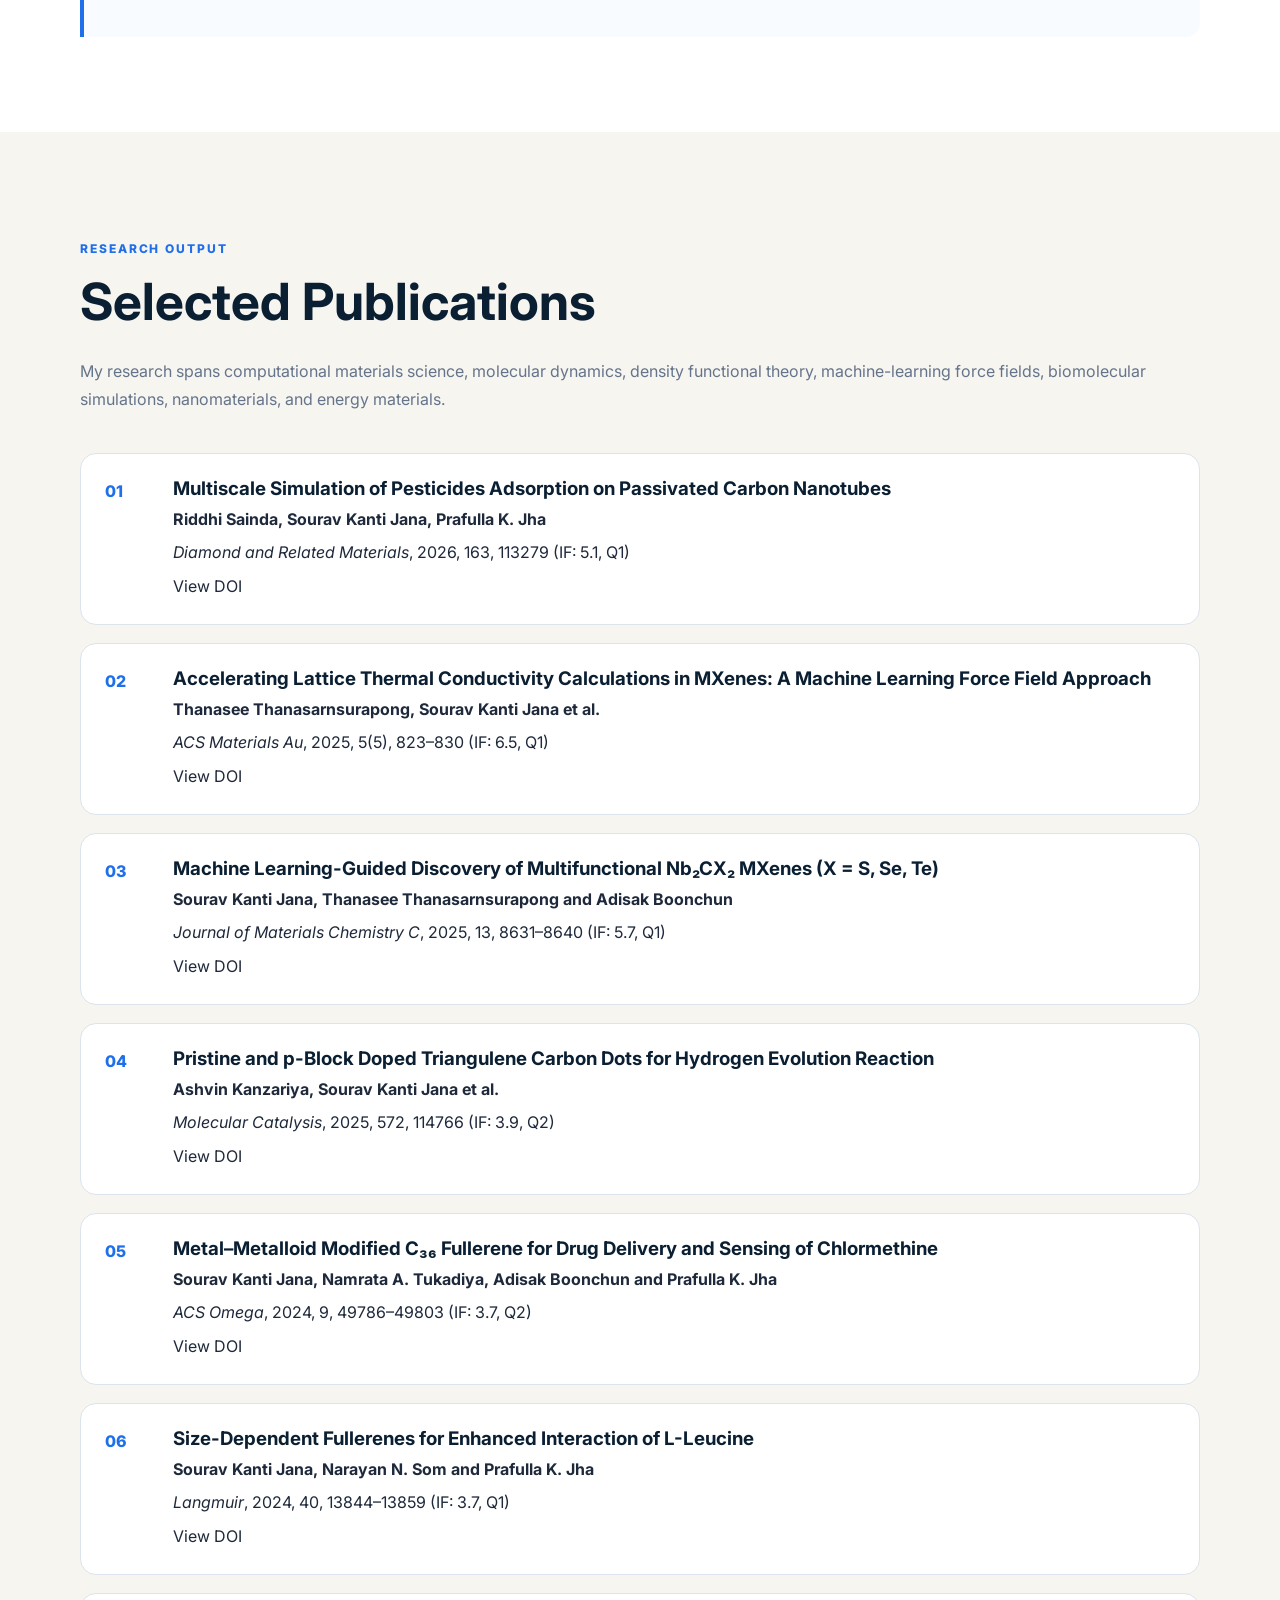
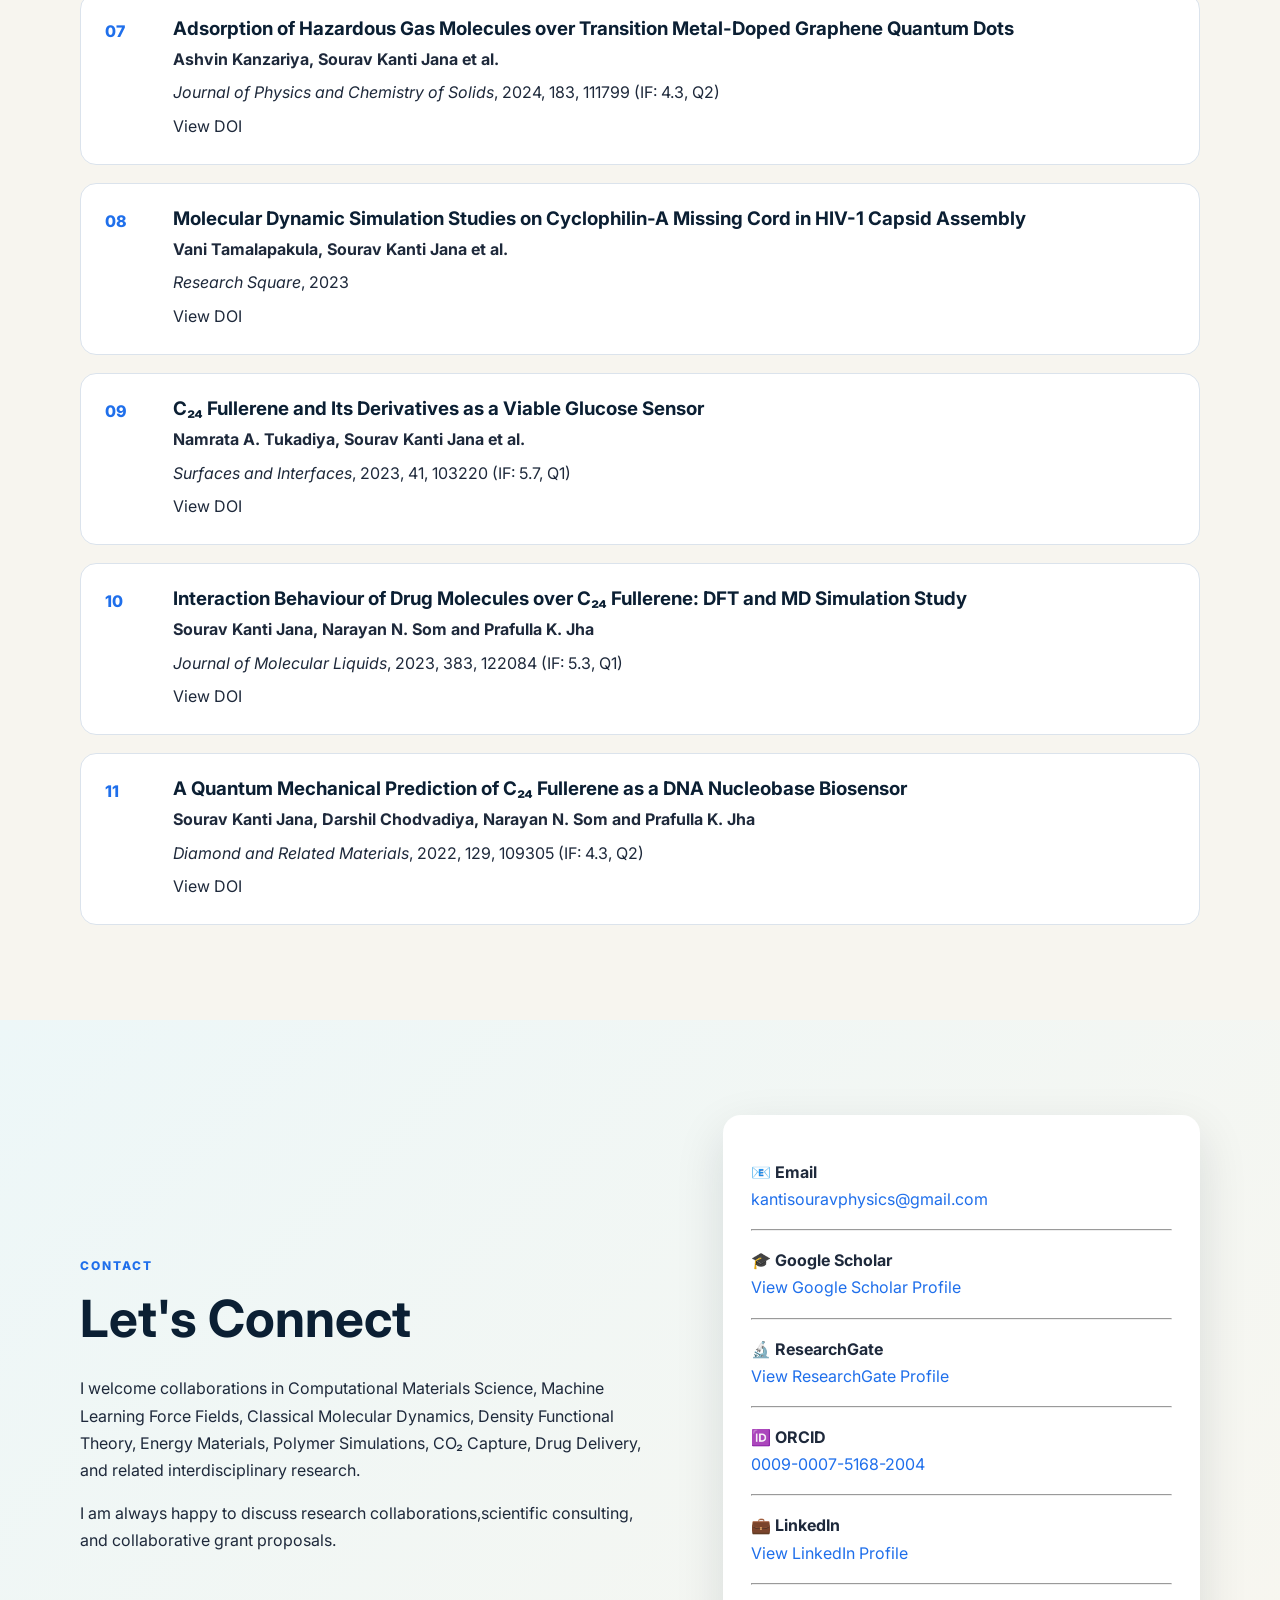
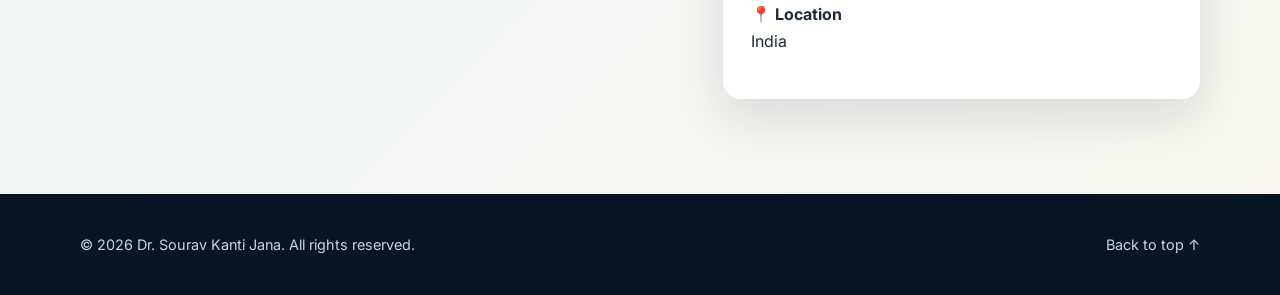
==== commit 39b93d94: "Improve SEO metadata" ====
--- a/index.html
+++ b/index.html
@@ -1,14 +1,46 @@
-<!DOCTYPE html>
+<<!DOCTYPE html>
 <html lang="en">
 <head>
+
   <meta charset="UTF-8" />
   <meta name="viewport" content="width=device-width, initial-scale=1.0" />
-  <meta name="description" content="Academic portfolio of Dr. Sourav Kanti Jana, computational materials scientist specializing in molecular dynamics, density functional theory, and machine-learning interatomic potentials." />
-  <title>Dr. Sourav Kanti Jana | Computational Materials Science</title>
+
+  <!-- SEO -->
+  <title>Dr. Sourav Kanti Jana | Computational Materials Scientist | Machine Learning Potentials | Molecular Dynamics | Density Functional Theory</title>
+
+  <meta
+    name="description"
+    content="Official academic website of Dr. Sourav Kanti Jana. Assistant Professor and Computational Materials Scientist specializing in Machine Learning Potentials, Computational Condensed Matter Physics, Density Functional Theory (DFT), Molecular Dynamics (MD), CO₂ Capture, Polymer Simulations, Energy Materials, MXenes, Battery Materials, and Drug Delivery."
+  />
+
+  <meta
+    name="keywords"
+    content="Sourav Kanti Jana, Dr. Sourav Kanti Jana, Computational Materials Science, Computational Condensed Matter Physics, Machine Learning Potentials, MACE, Molecular Dynamics, Density Functional Theory, DFT, LAMMPS, GROMACS, VASP, CO2 Capture, Polymer Simulation, Energy Materials, MXenes, Battery Materials, Drug Delivery, Assistant Professor, Computational Physics"
+  />
+
+  <meta name="author" content="Dr. Sourav Kanti Jana" />
+
+  <!-- Open Graph (Social Media Preview) -->
+  <meta property="og:title" content="Dr. Sourav Kanti Jana | Computational Materials Scientist" />
+  <meta
+    property="og:description"
+    content="Official academic website showcasing research in Machine Learning Potentials, Molecular Dynamics, Density Functional Theory, Computational Condensed Matter Physics, Energy Materials, and CO₂ Capture."
+  />
+  <meta property="og:type" content="website" />
+  <meta property="og:url" content="https://souravkantijana.github.io/" />
+
+  <!-- Google Fonts -->
   <link rel="preconnect" href="https://fonts.googleapis.com">
   <link rel="preconnect" href="https://fonts.gstatic.com" crossorigin>
-  <link href="https://fonts.googleapis.com/css2?family=Inter:wght@400;500;600;700;800&family=Playfair+Display:wght@700&display=swap" rel="stylesheet">
+
+  <link
+    href="https://fonts.googleapis.com/css2?family=Inter:wght@400;500;600;700;800&family=Playfair+Display:wght@700&display=swap"
+    rel="stylesheet"
+  >
+
+  <!-- Main CSS -->
   <link rel="stylesheet" href="style.css" />
+
 </head>
 <body>
   <header class="site-header">
@@ -442,22 +474,3 @@
   <script src="script.js"></script>
 </body>
 </html>
-/* ===============================
-   Profile Photo
-================================= */
-
-.profile-image{
-    width:260px;
-    height:260px;
-    object-fit:cover;
-    border-radius:50%;
-    border:6px solid rgba(255,255,255,0.95);
-    box-shadow:0 15px 40px rgba(0,0,0,.25);
-    display:block;
-    margin:0 auto 20px;
-    transition:0.4s ease;
-}
-
-.profile-image:hover{
-    transform:scale(1.04);
-}
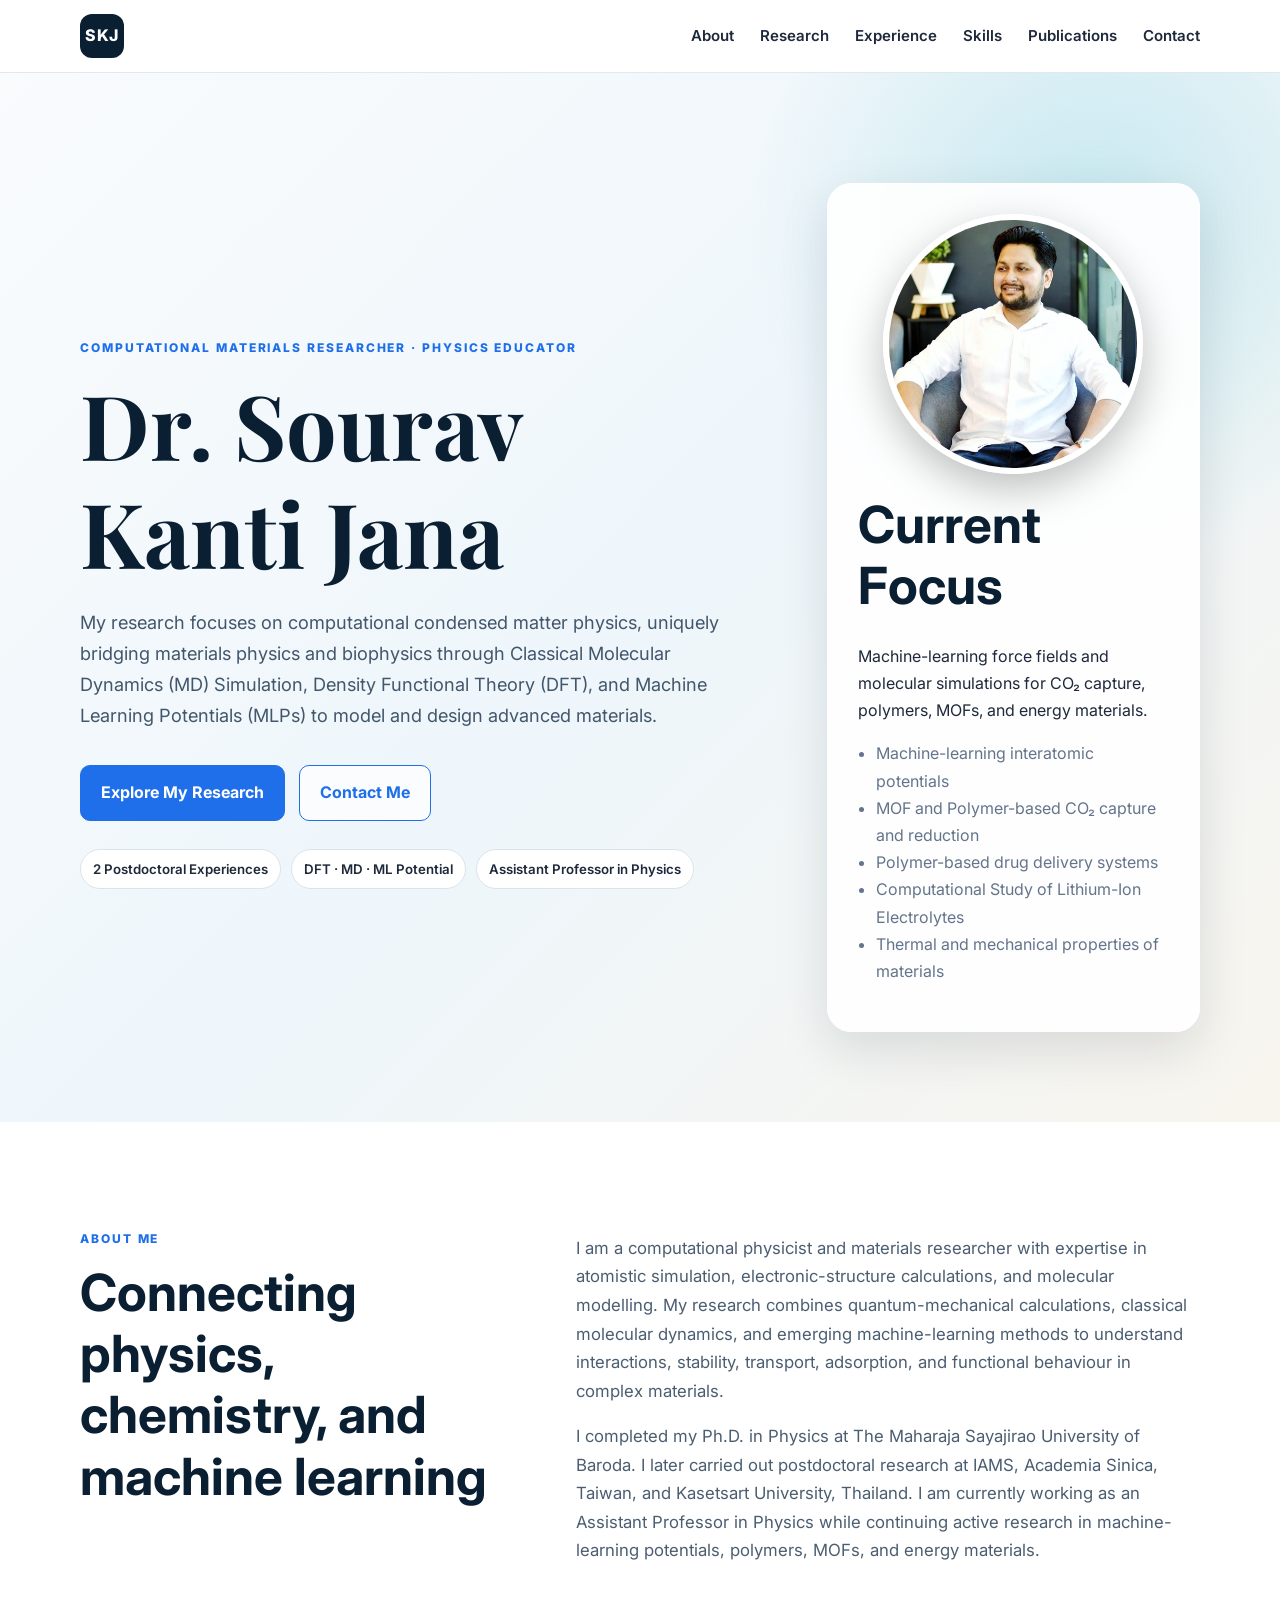
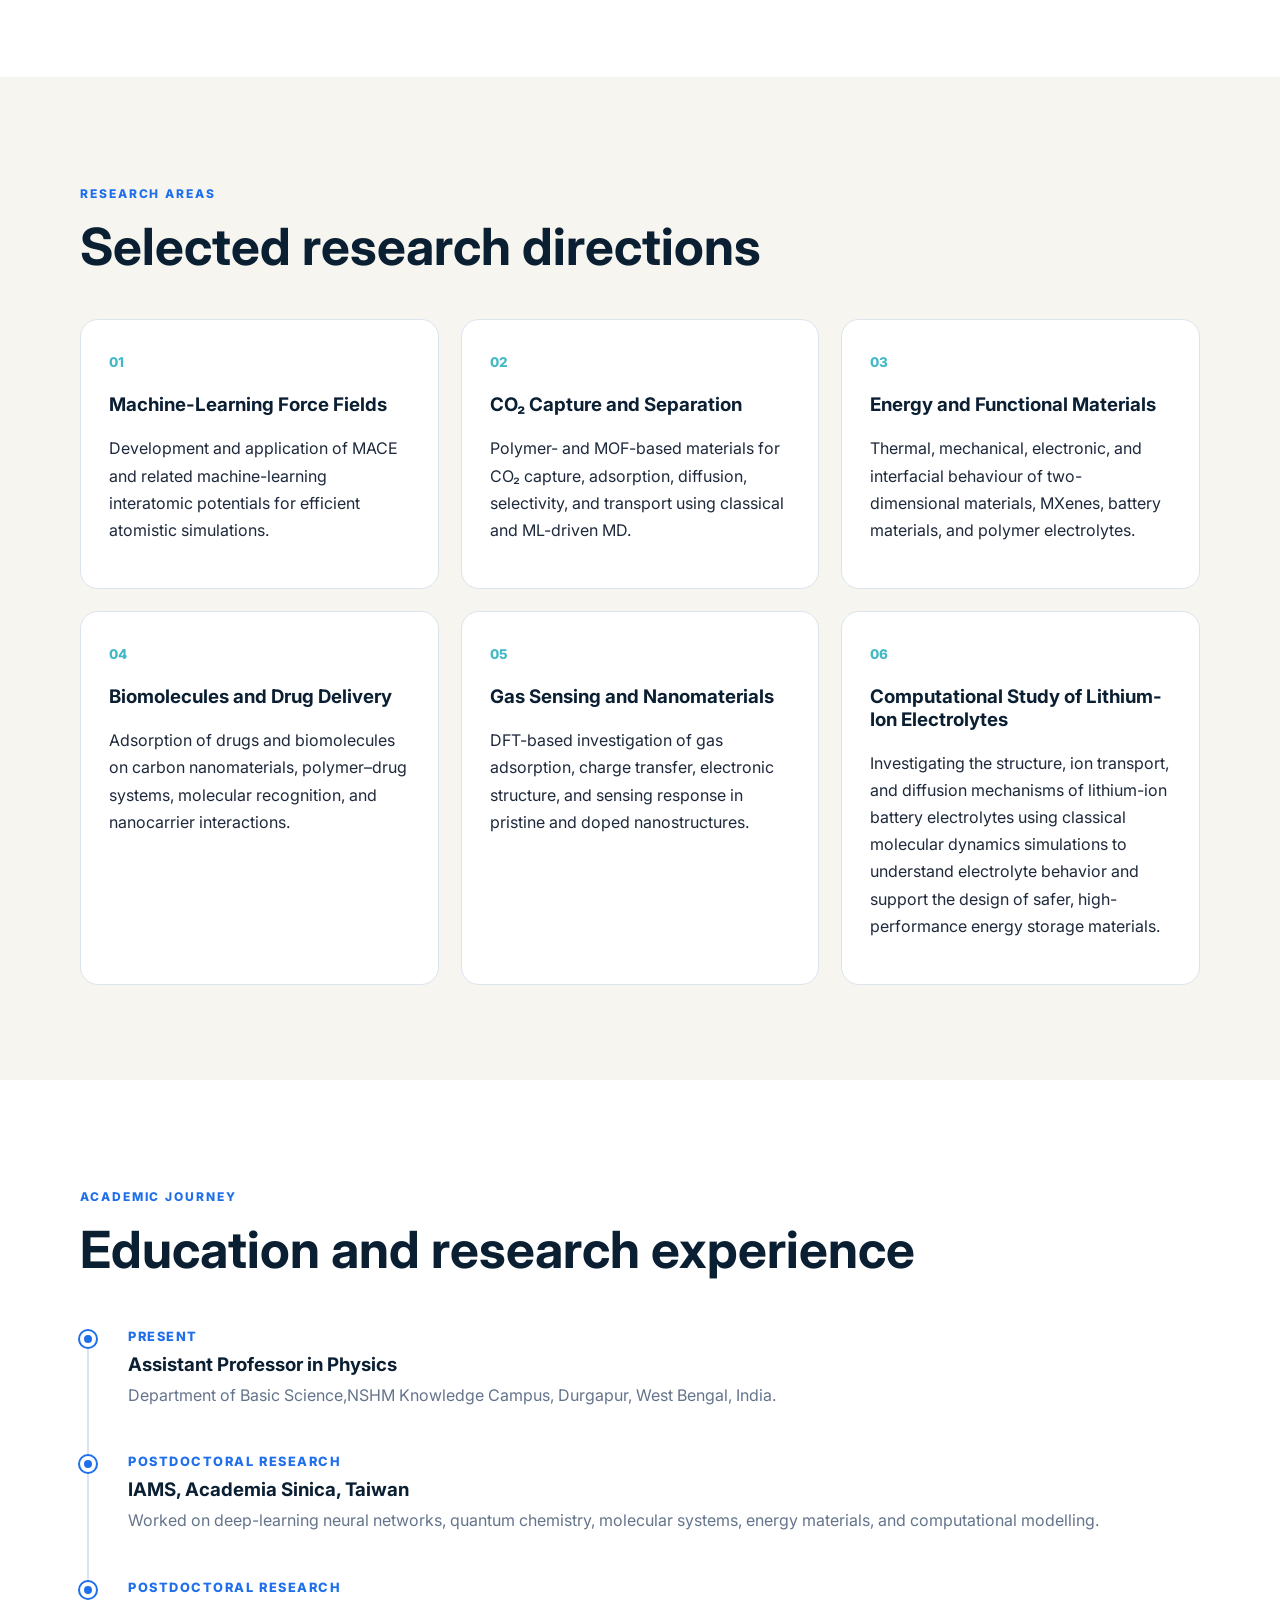
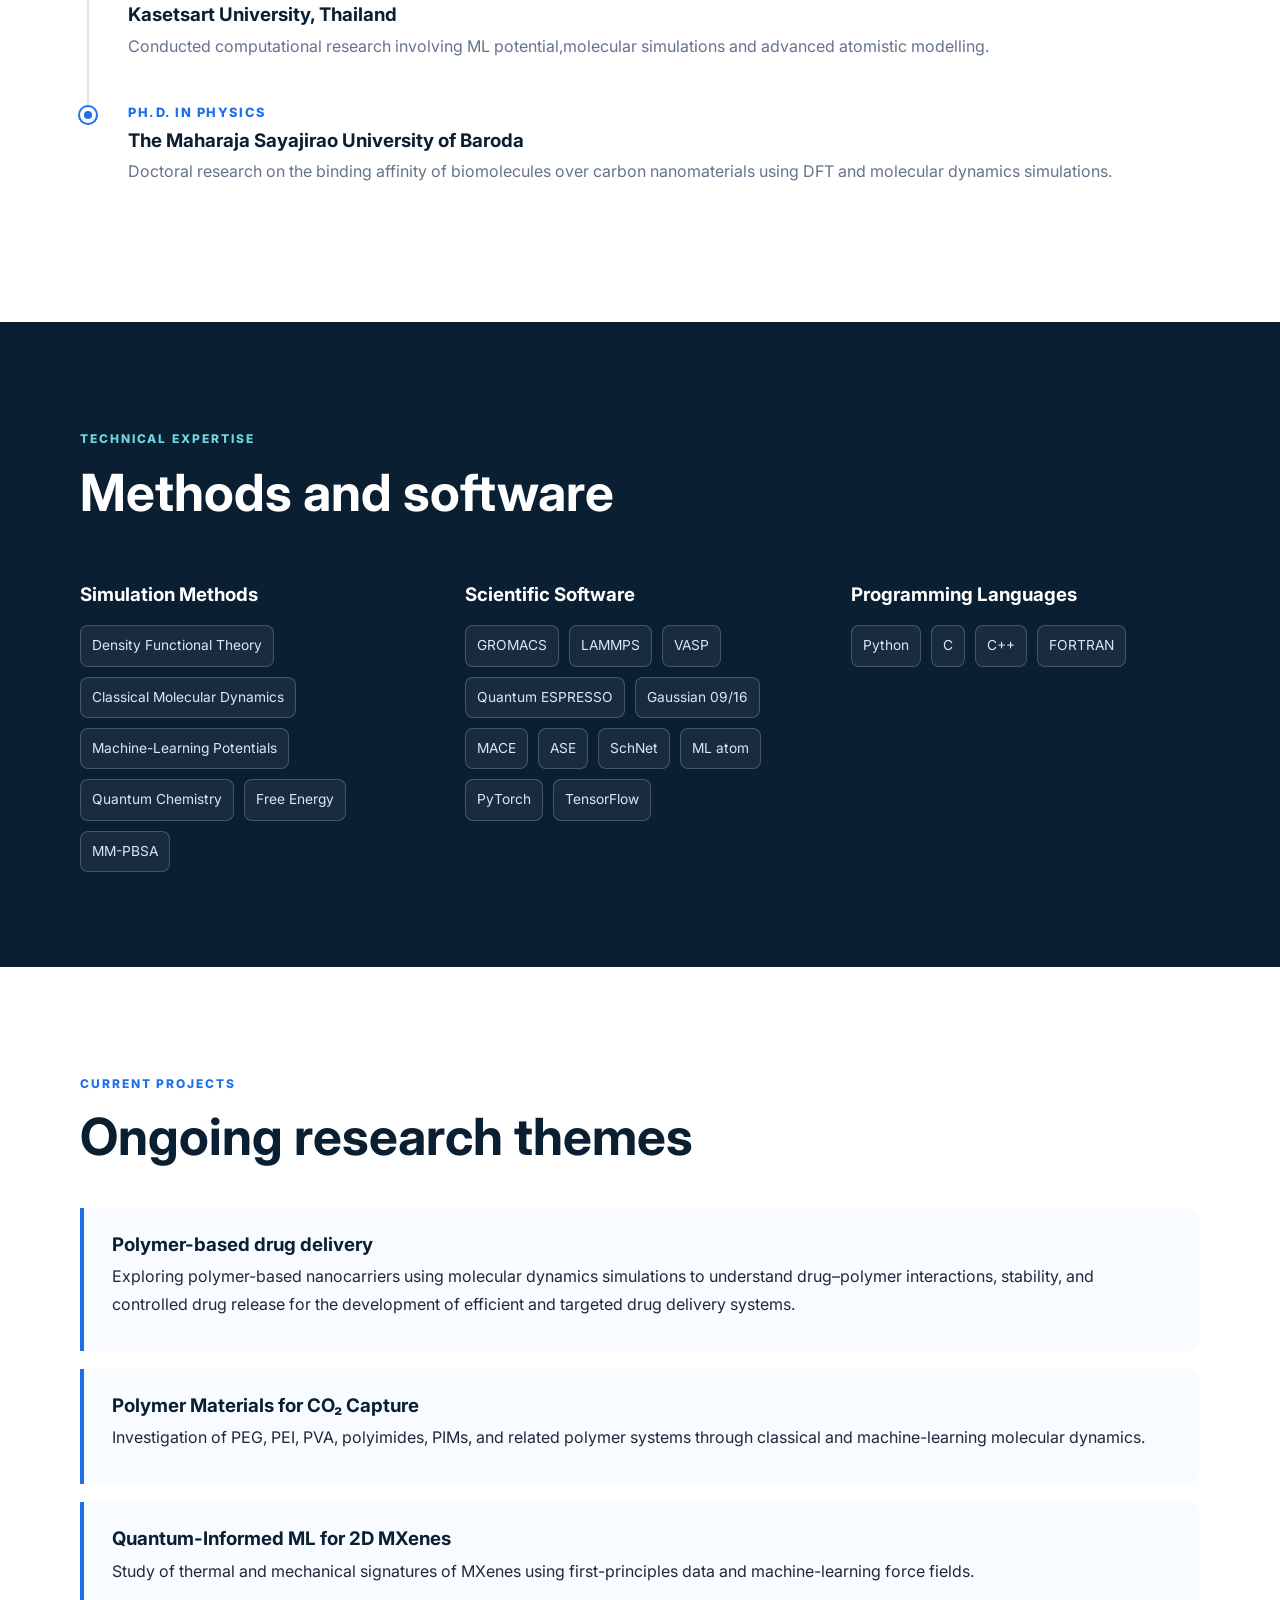
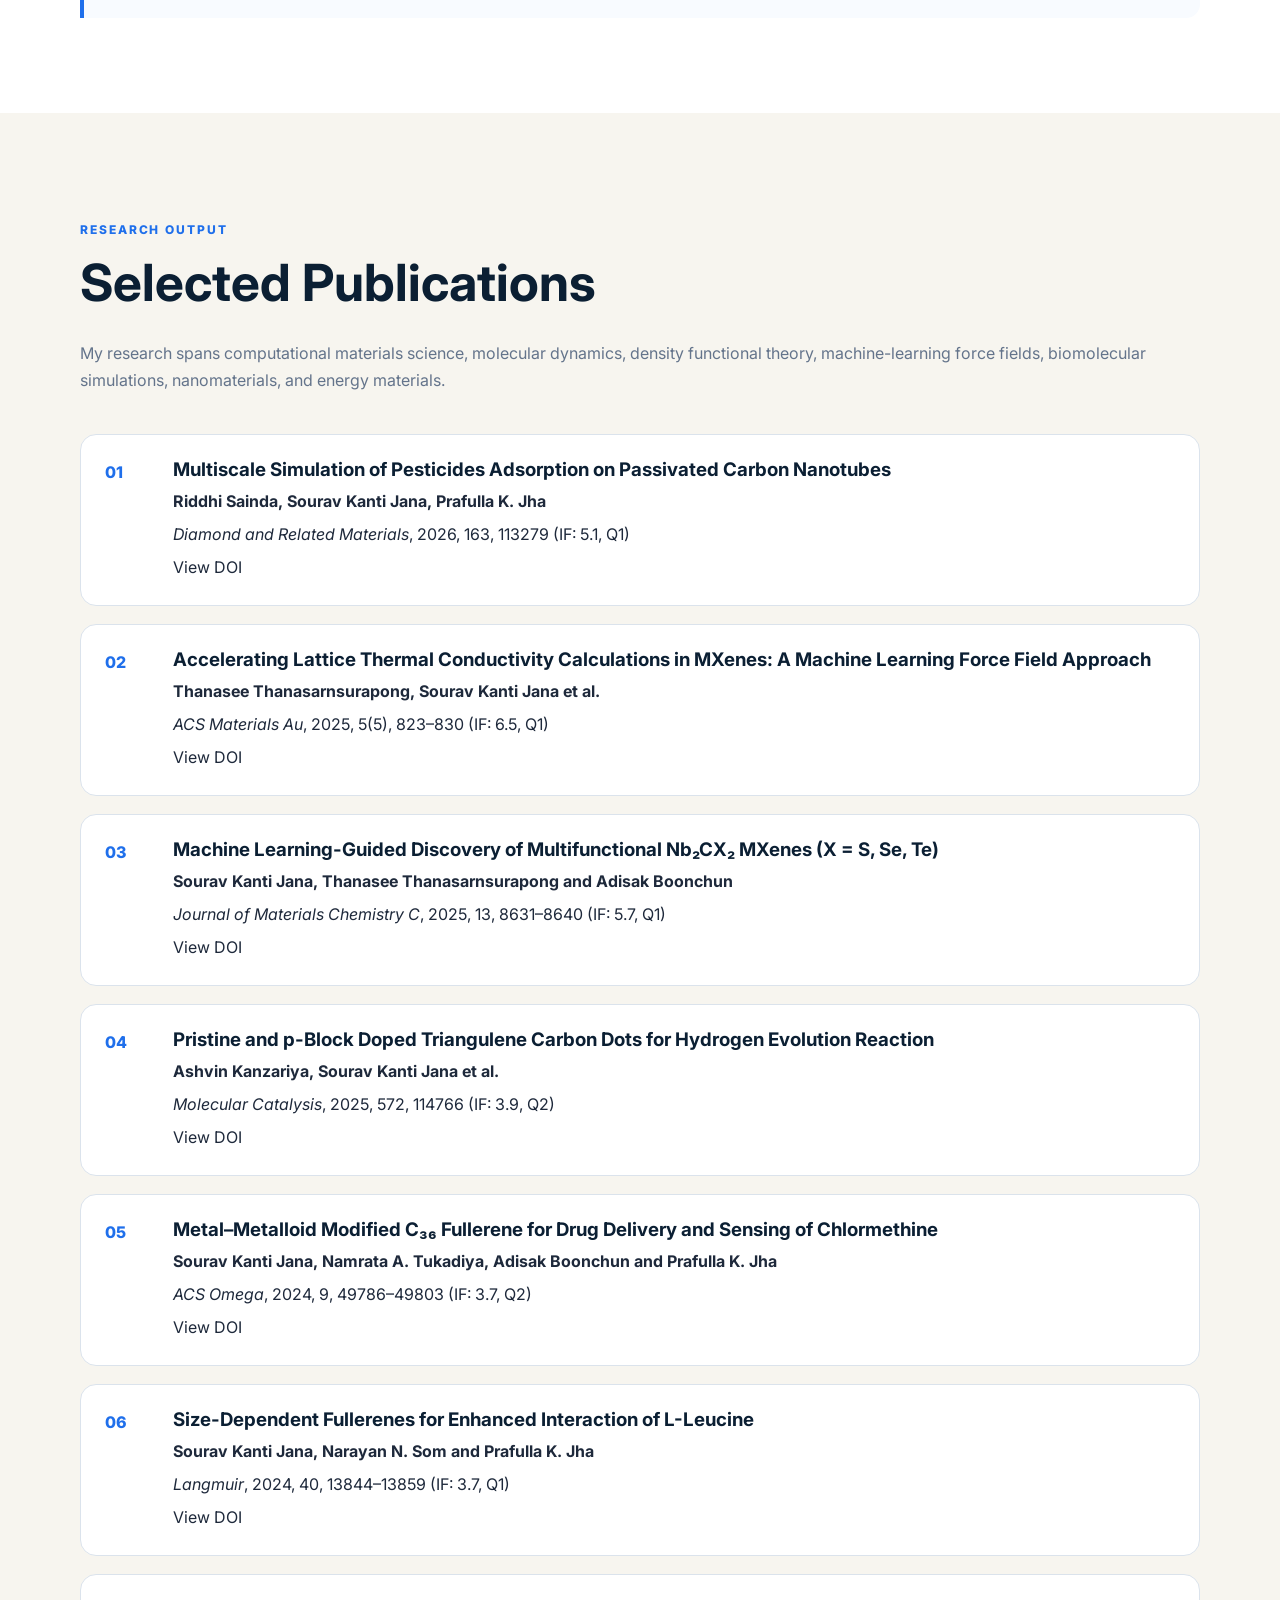
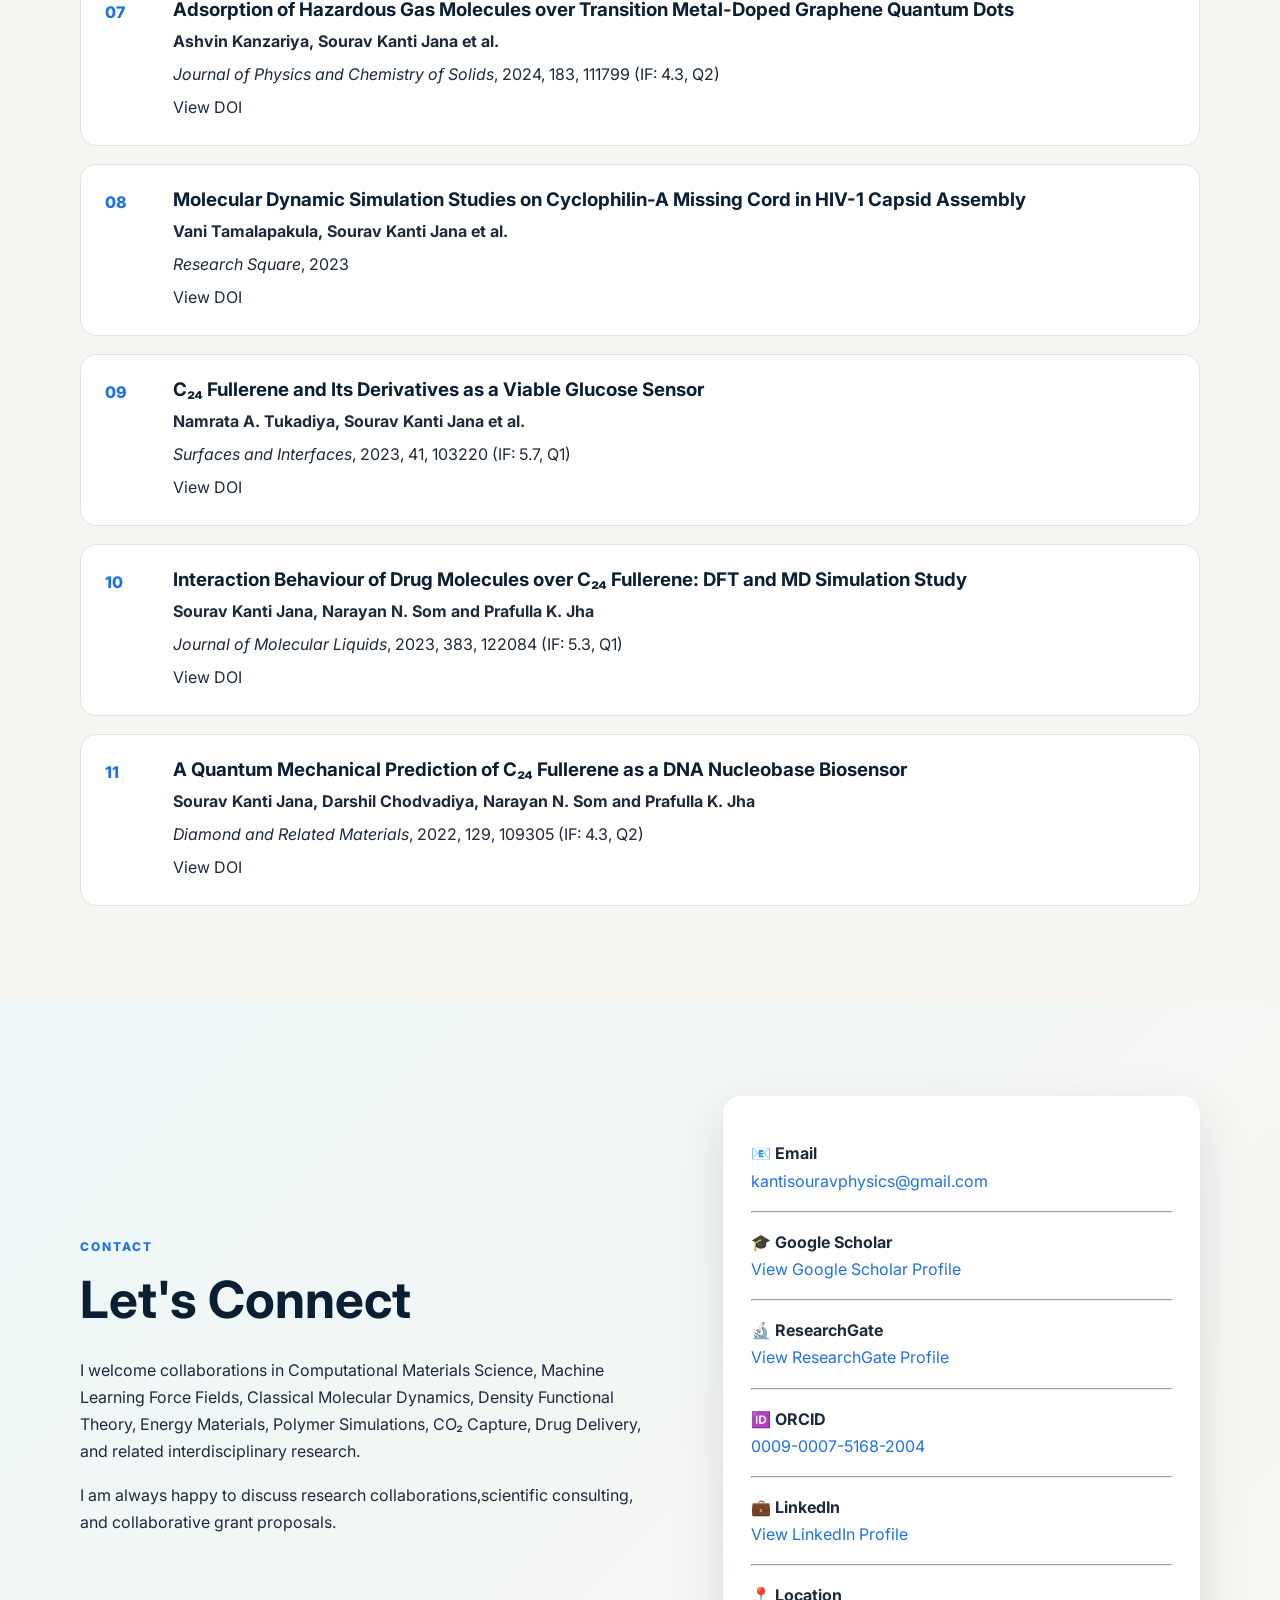
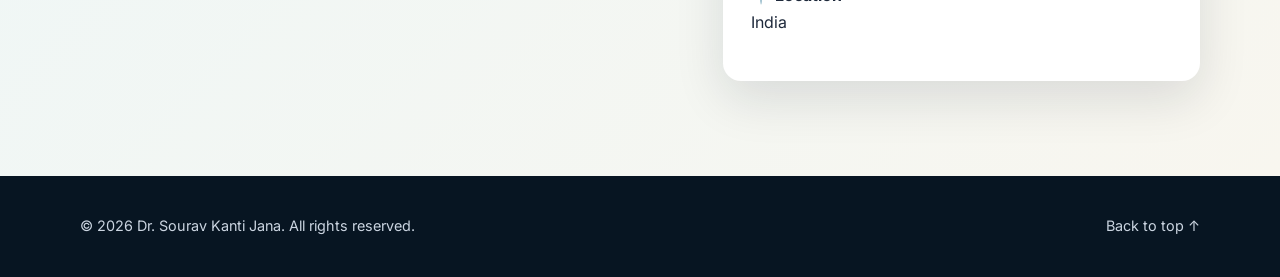
==== commit 64261694: "Update academic title and research designation" ====
--- a/index.html
+++ b/index.html
@@ -1,4 +1,4 @@
-<<!DOCTYPE html>
+<!DOCTYPE html>
 <html lang="en">
 <head>
 
@@ -6,11 +6,11 @@
   <meta name="viewport" content="width=device-width, initial-scale=1.0" />
 
   <!-- SEO -->
-  <title>Dr. Sourav Kanti Jana | Computational Materials Scientist | Machine Learning Potentials | Molecular Dynamics | Density Functional Theory</title>
+  <title>Dr. Sourav Kanti Jana | Computational Materials Researcher | Machine Learning Potentials | Molecular Dynamics | Density Functional Theory</title>
 
   <meta
     name="description"
-    content="Official academic website of Dr. Sourav Kanti Jana. Assistant Professor and Computational Materials Scientist specializing in Machine Learning Potentials, Computational Condensed Matter Physics, Density Functional Theory (DFT), Molecular Dynamics (MD), CO₂ Capture, Polymer Simulations, Energy Materials, MXenes, Battery Materials, and Drug Delivery."
+    content="Official academic website of Dr. Sourav Kanti Jana. Assistant Professor and Computational Materials Researcher specializing in Machine Learning Potentials, Computational Condensed Matter Physics, Density Functional Theory (DFT), Molecular Dynamics (MD), CO₂ Capture, Polymer Simulations, Energy Materials, MXenes, Battery Materials, and Drug Delivery."
   />
 
   <meta
@@ -21,7 +21,7 @@
   <meta name="author" content="Dr. Sourav Kanti Jana" />
 
   <!-- Open Graph (Social Media Preview) -->
-  <meta property="og:title" content="Dr. Sourav Kanti Jana | Computational Materials Scientist" />
+  <meta property="og:title" content="Dr. Sourav Kanti Jana | Computational Materials Researcher" />
   <meta
     property="og:description"
     content="Official academic website showcasing research in Machine Learning Potentials, Molecular Dynamics, Density Functional Theory, Computational Condensed Matter Physics, Energy Materials, and CO₂ Capture."
@@ -62,7 +62,7 @@
     <section id="home" class="hero">
       <div class="container hero-grid">
         <div>
-          <p class="eyebrow">Computational Materials researcher · Physics Educator</p>
+          <p class="eyebrow">Computational Materials Researcher · Physics Educator</p>
           <h1>Dr. Sourav Kanti Jana</h1>
           <p class="hero-text">
             My research focuses on
@@ -81,7 +81,7 @@
           <div class="quick-facts">
             <span>2 Postdoctoral Experiences</span>
             <span>DFT · MD · ML Potential</span>
-            <span>Assistant Professor of Physics</span>
+            <span>Assistant Professor in Physics</span>
           </div>
         </div>
 
@@ -119,7 +119,7 @@
           <p>
             I completed my Ph.D. in Physics at The Maharaja Sayajirao University of Baroda. I later
             carried out postdoctoral research at IAMS, Academia Sinica, Taiwan, and Kasetsart
-            University, Thailand. I am currently working as an Assistant Professor of Physics while
+            University, Thailand. I am currently working as an Assistant Professor in Physics while
             continuing active research in machine-learning potentials, polymers, MOFs, and energy materials.
           </p>
         </div>
@@ -174,7 +174,7 @@
             <div class="timeline-marker"></div>
             <div>
               <p class="timeline-meta">Present</p>
-              <h3>Assistant Professor of Physics</h3>
+              <h3>Assistant Professor in Physics</h3>
               <p>Department of Basic Science,NSHM Knowledge Campus, Durgapur, West Bengal, India.</p>
             </div>
           </div>
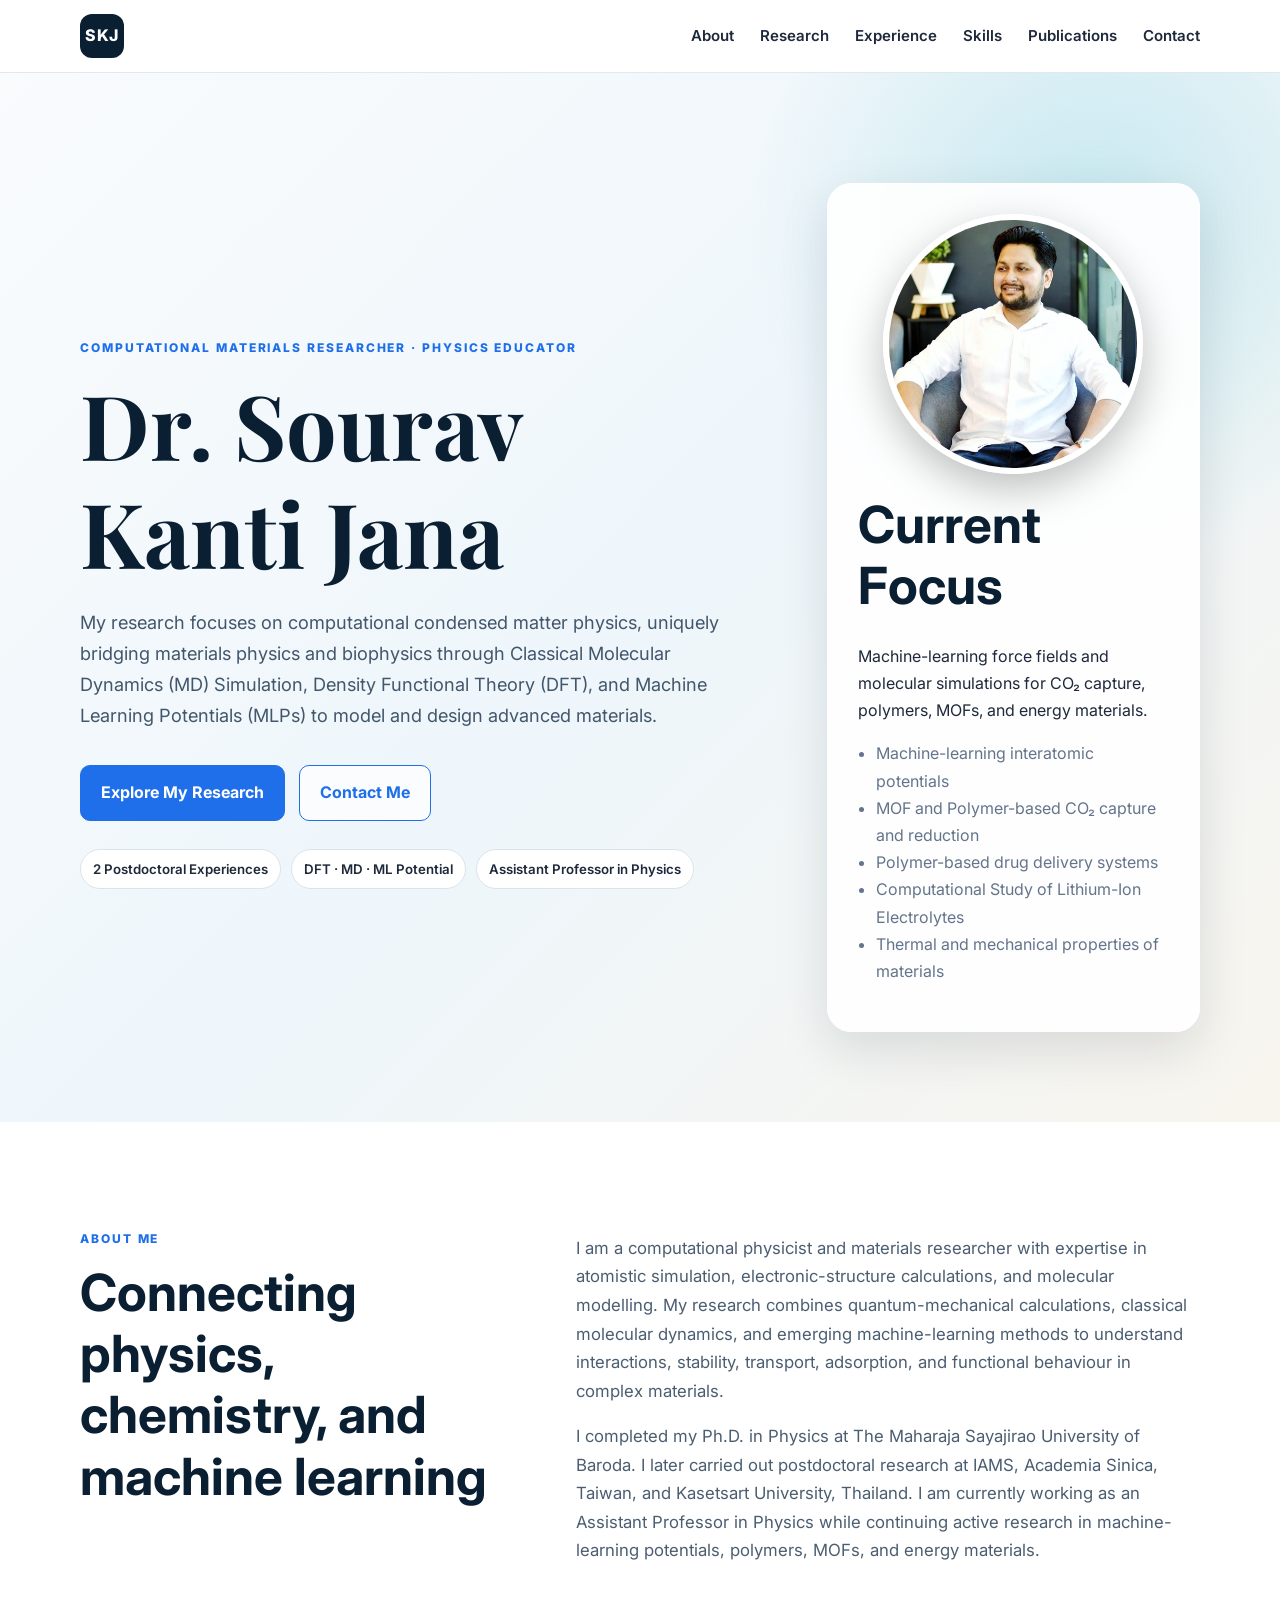
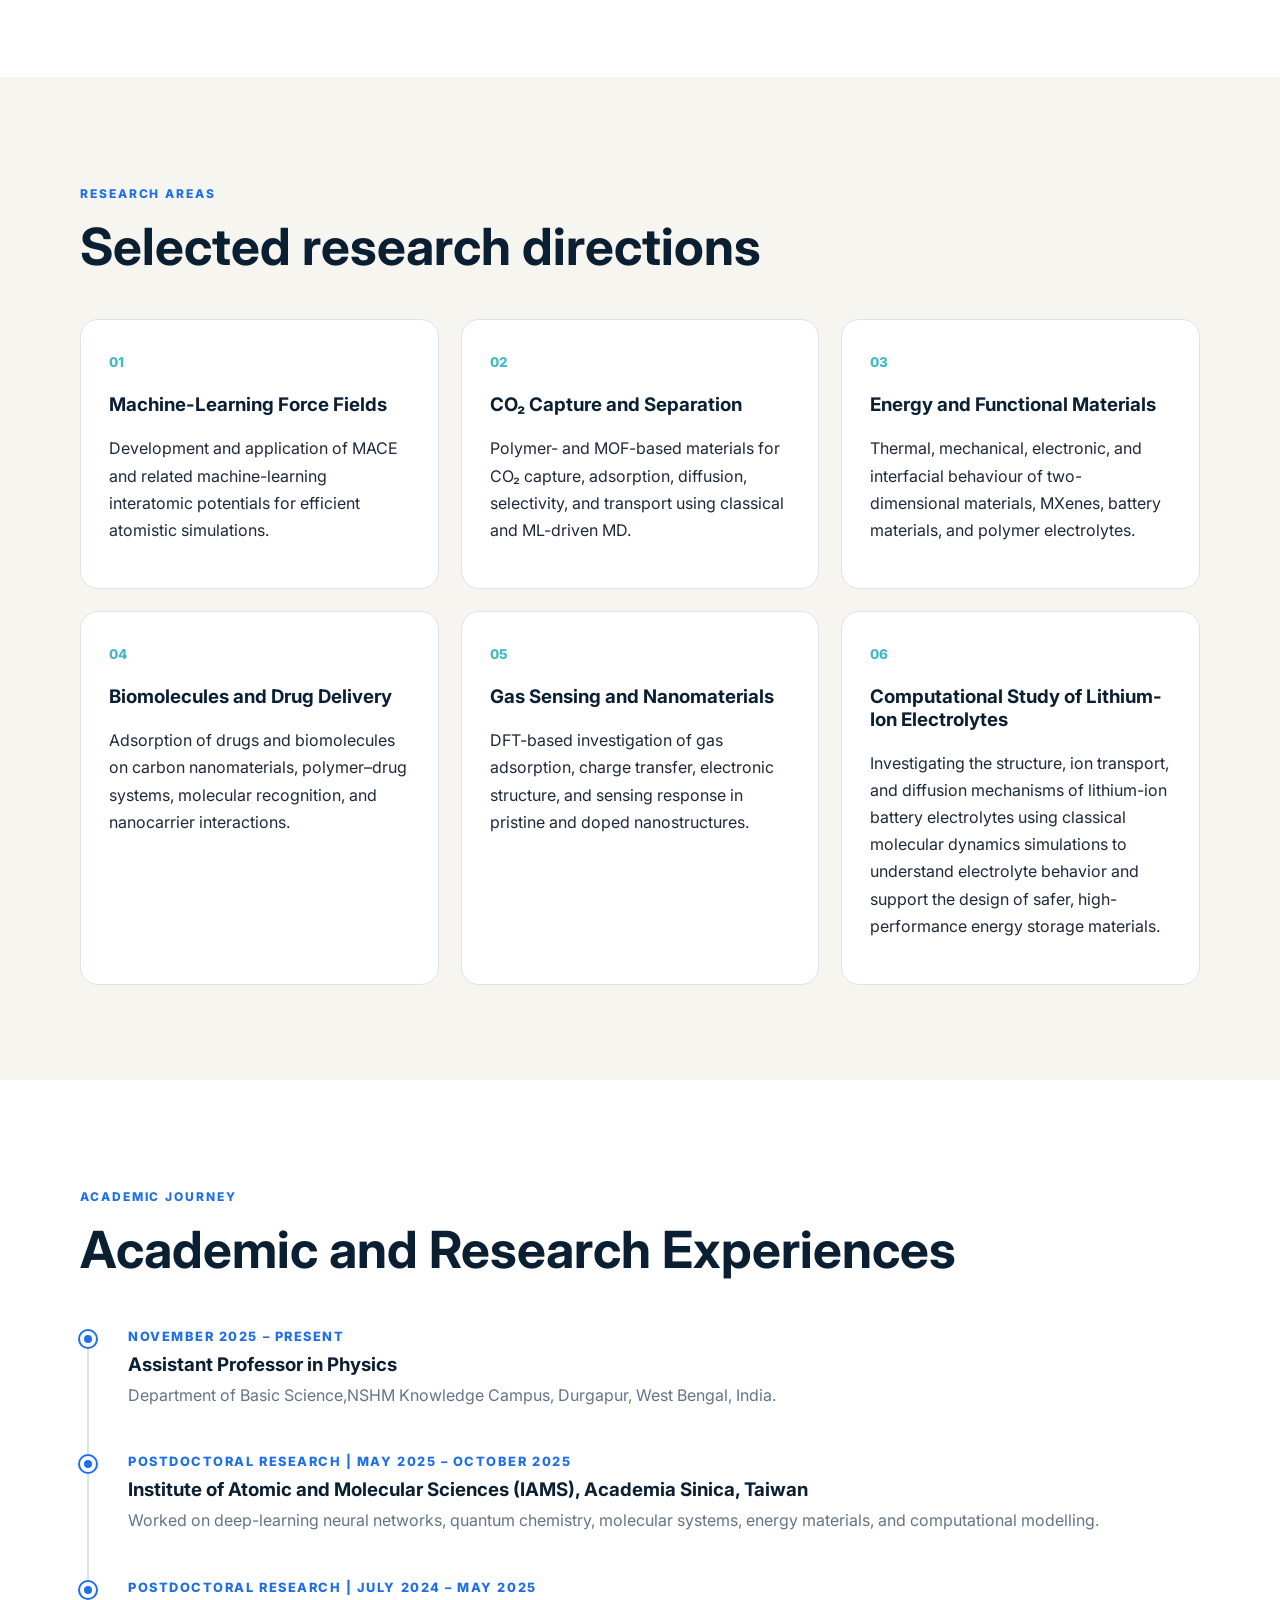
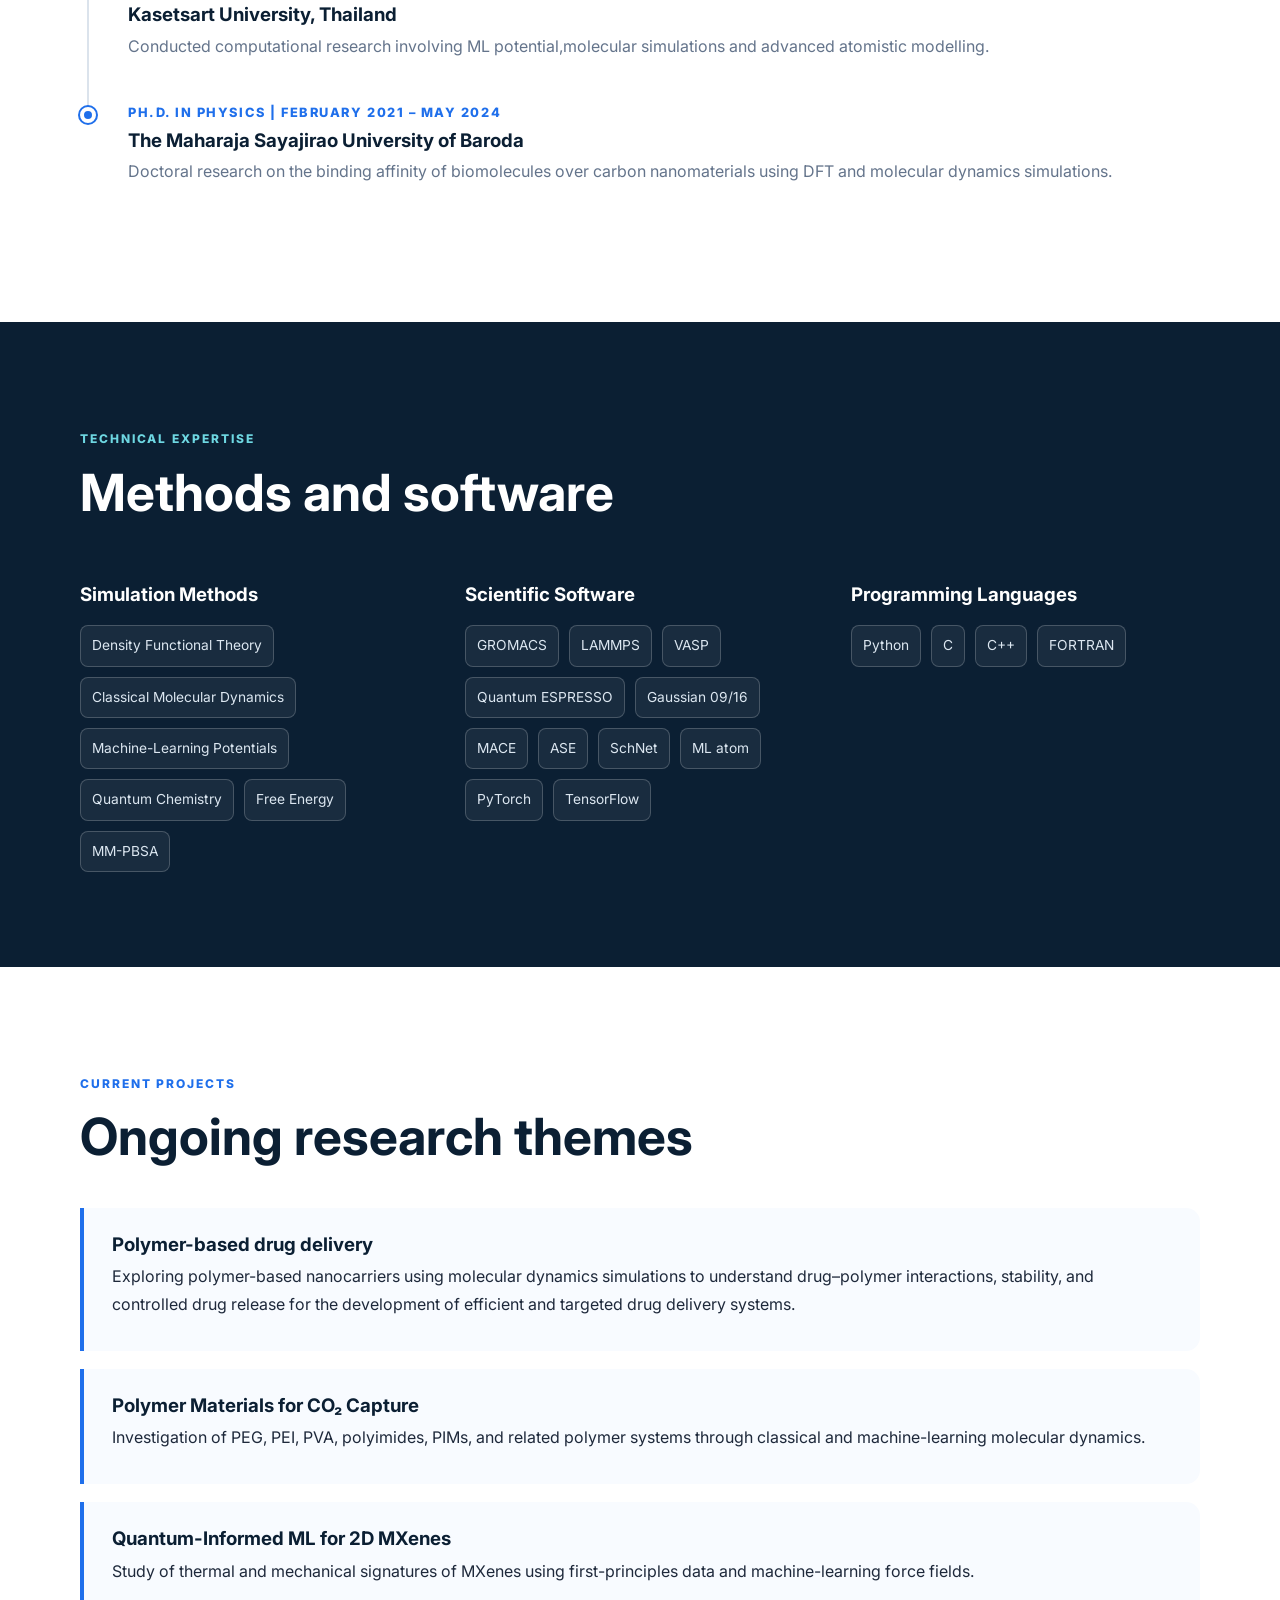
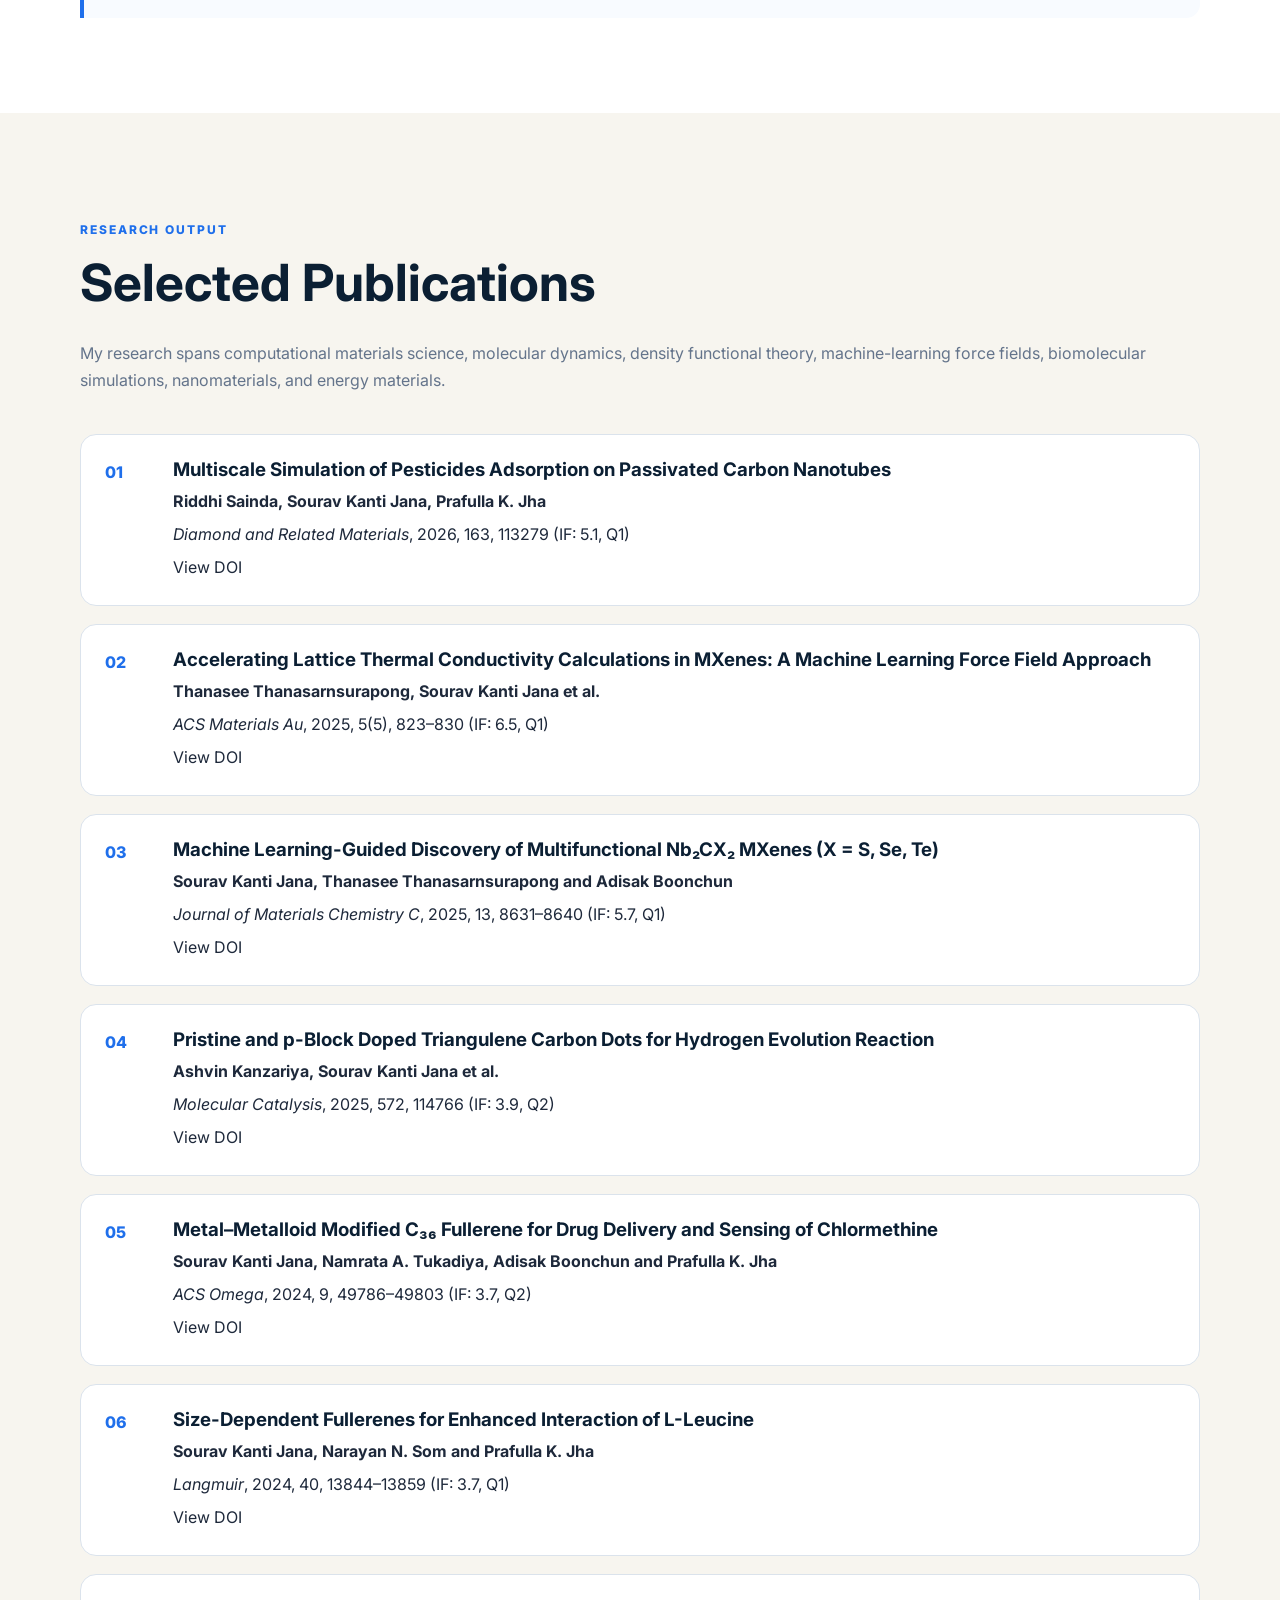
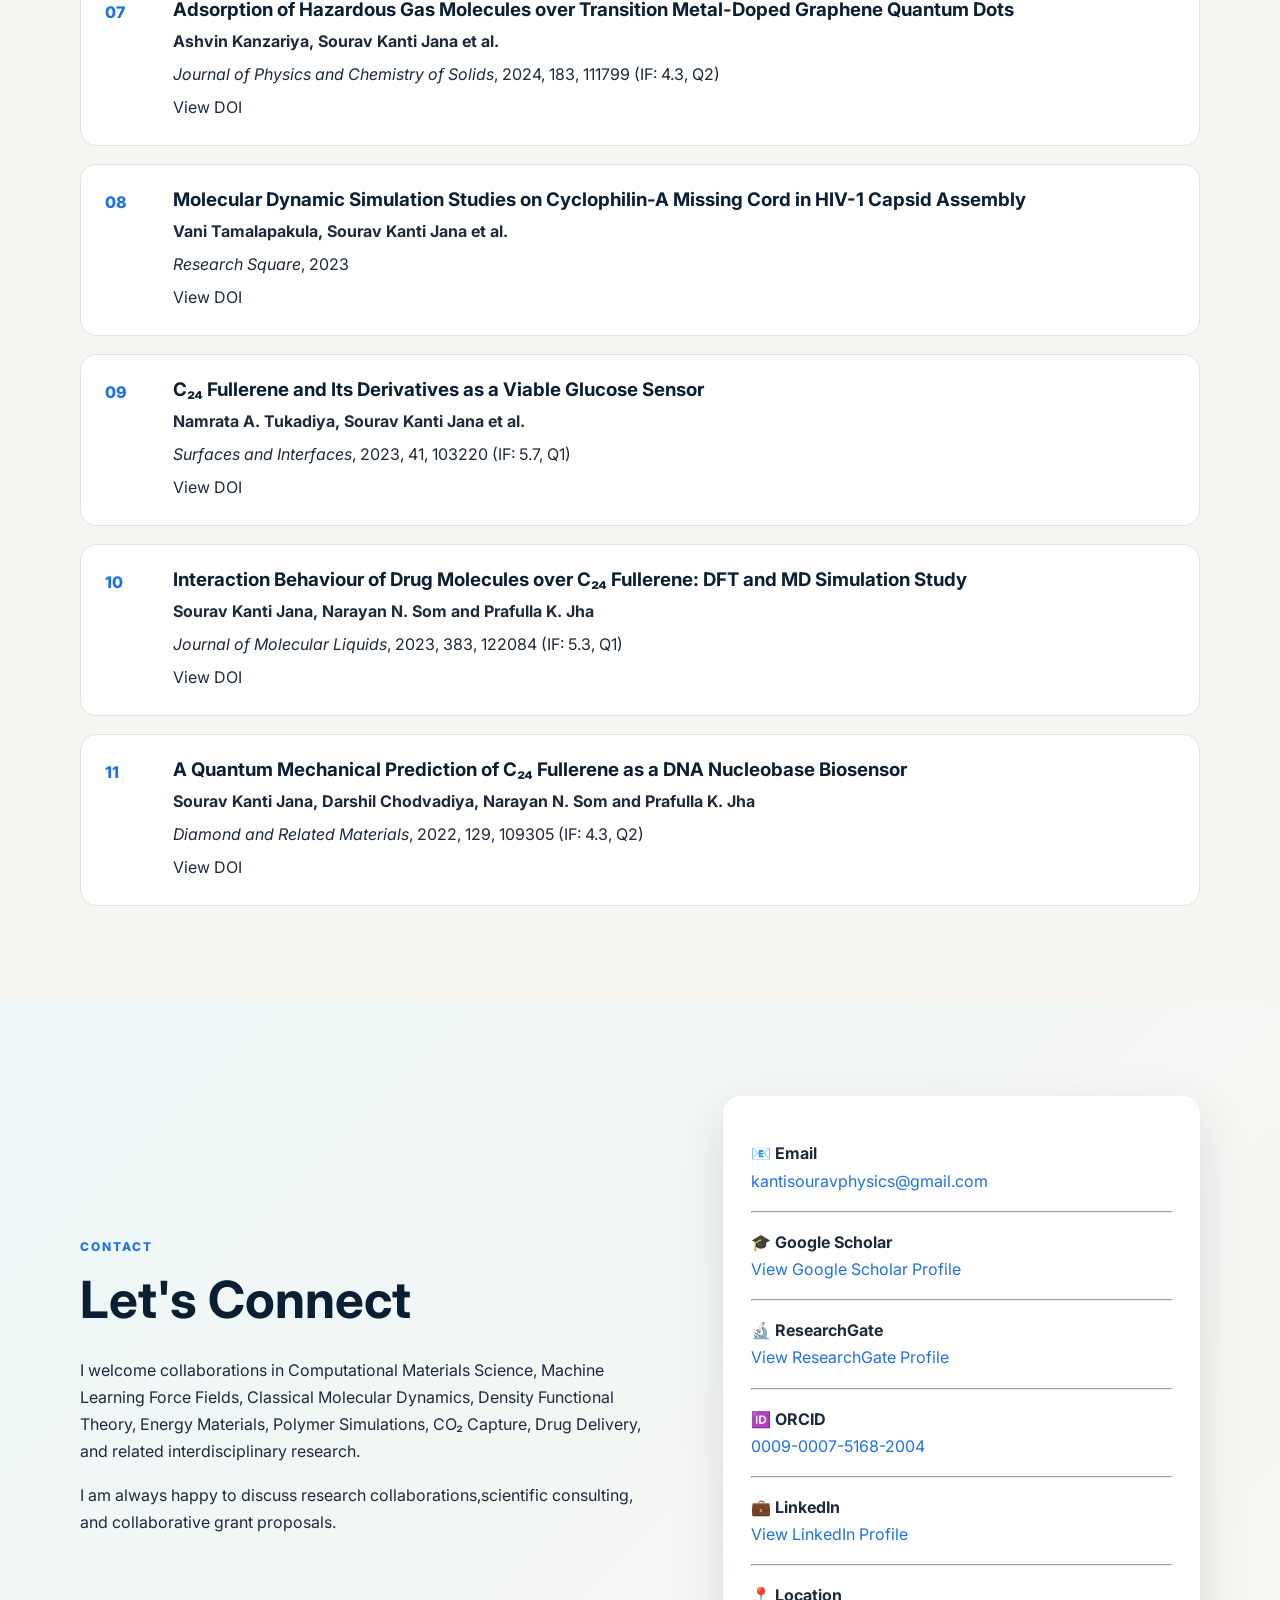
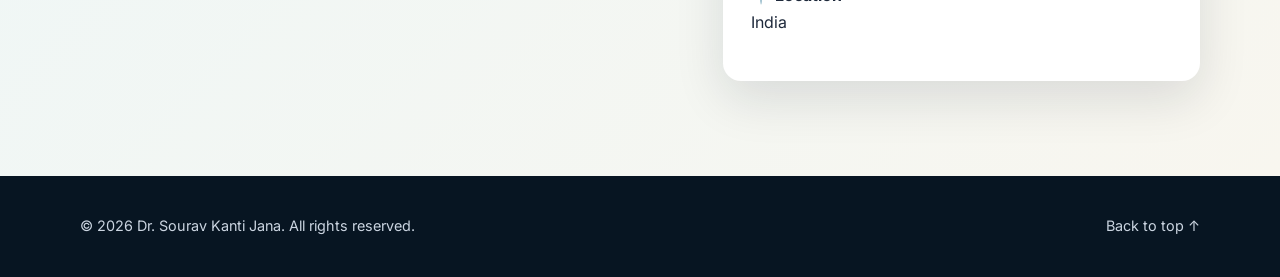
==== commit 206acdd7: "Update academic and research experiences" ====
--- a/index.html
+++ b/index.html
@@ -168,12 +168,12 @@
     <section id="experience" class="section">
       <div class="container">
         <p class="section-label">Academic Journey</p>
-        <h2>Education and research experience</h2>
+        <h2>Academic and Research Experiences</h2>
         <div class="timeline">
           <div class="timeline-item">
             <div class="timeline-marker"></div>
             <div>
-              <p class="timeline-meta">Present</p>
+              <p class="timeline-meta">November 2025 – Present</p>
               <h3>Assistant Professor in Physics</h3>
               <p>Department of Basic Science,NSHM Knowledge Campus, Durgapur, West Bengal, India.</p>
             </div>
@@ -181,15 +181,15 @@
           <div class="timeline-item">
             <div class="timeline-marker"></div>
             <div>
-              <p class="timeline-meta">Postdoctoral Research</p>
-              <h3>IAMS, Academia Sinica, Taiwan</h3>
+              <p class="timeline-meta">Postdoctoral Research | May 2025 – October 2025</p>
+              <h3>Institute of Atomic and Molecular Sciences (IAMS), Academia Sinica, Taiwan</h3>
               <p>Worked on deep-learning neural networks, quantum chemistry, molecular systems, energy materials, and computational modelling.</p>
             </div>
           </div>
           <div class="timeline-item">
             <div class="timeline-marker"></div>
             <div>
-              <p class="timeline-meta">Postdoctoral Research</p>
+              <p class="timeline-meta">Postdoctoral Research | July 2024 – May 2025</p>
               <h3>Kasetsart University, Thailand</h3>
               <p>Conducted computational research involving ML potential,molecular simulations and advanced atomistic modelling.</p>
             </div>
@@ -197,7 +197,7 @@
           <div class="timeline-item">
             <div class="timeline-marker"></div>
             <div>
-              <p class="timeline-meta">Ph.D. in Physics</p>
+              <p class="timeline-meta">Ph.D. in Physics | February 2021 – May 2024</p>
               <h3>The Maharaja Sayajirao University of Baroda</h3>
               <p>Doctoral research on the binding affinity of biomolecules over carbon nanomaterials using DFT and molecular dynamics simulations.</p>
             </div>
